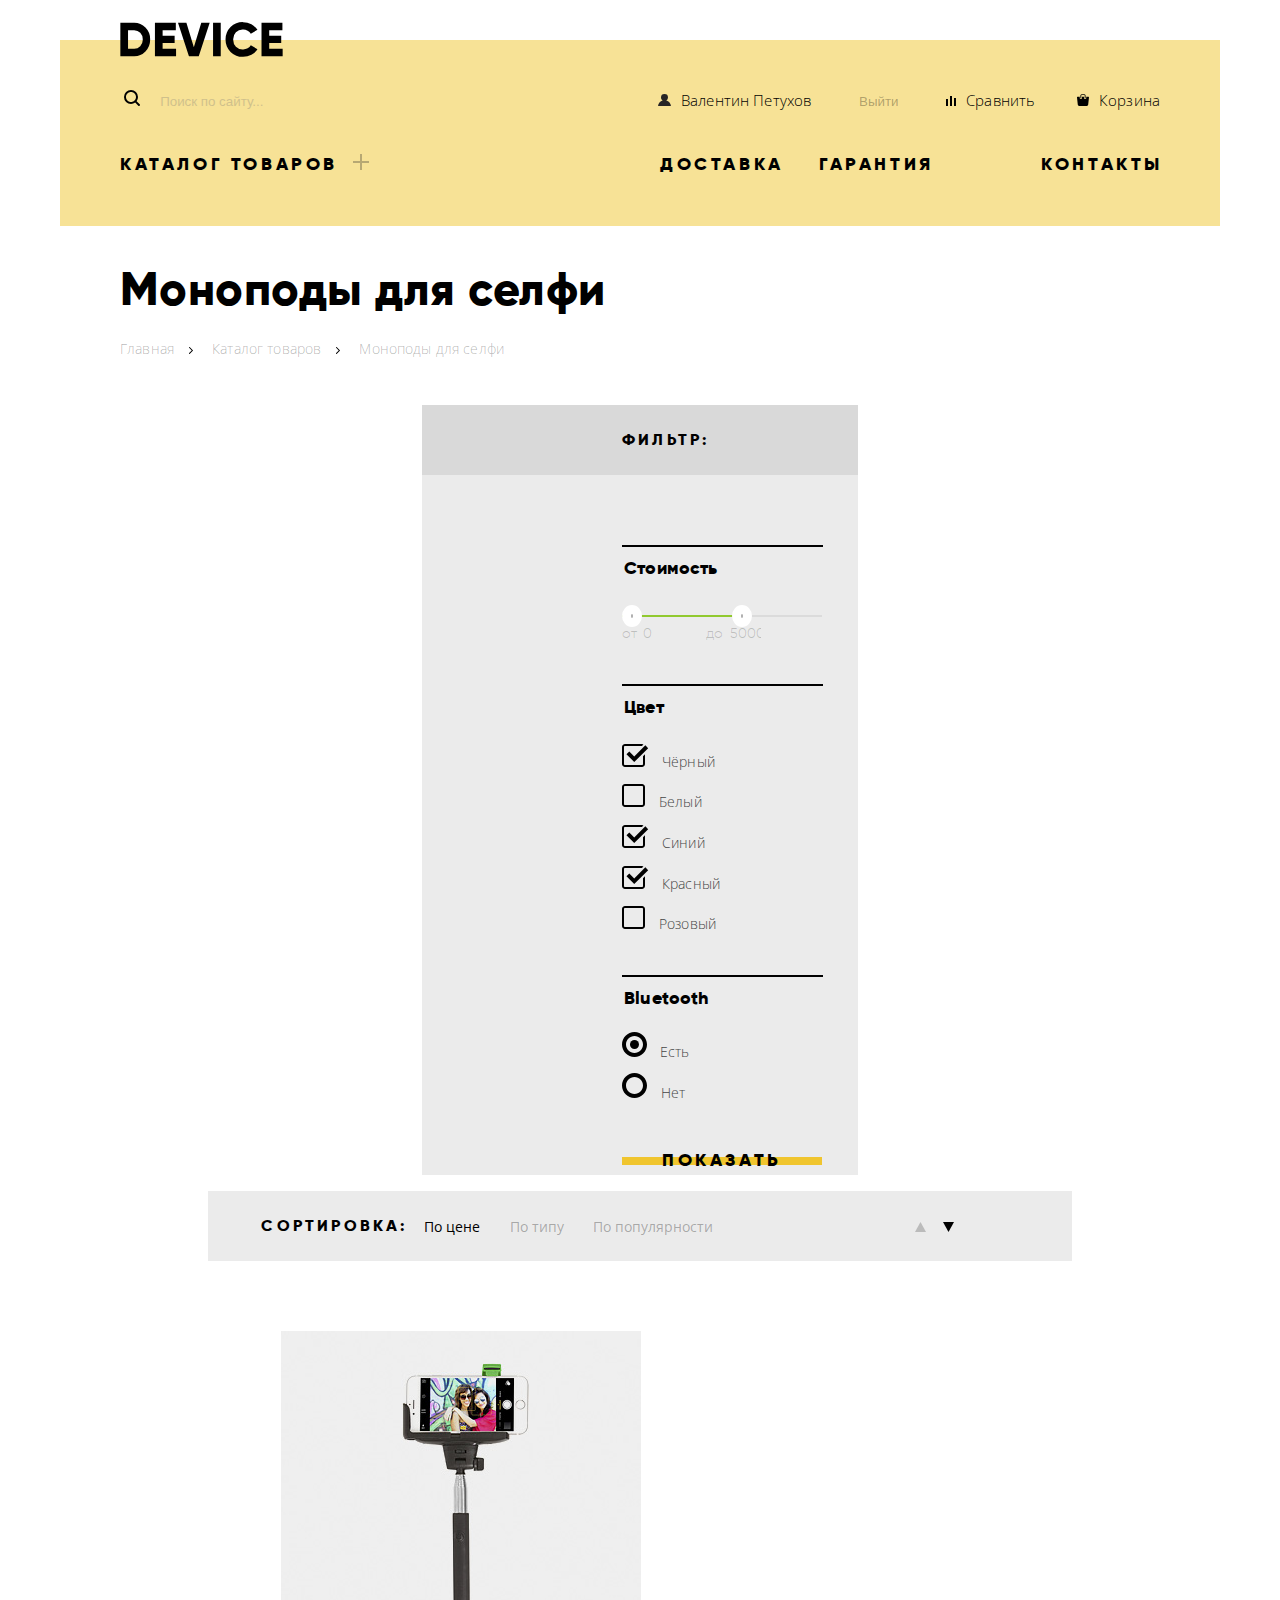
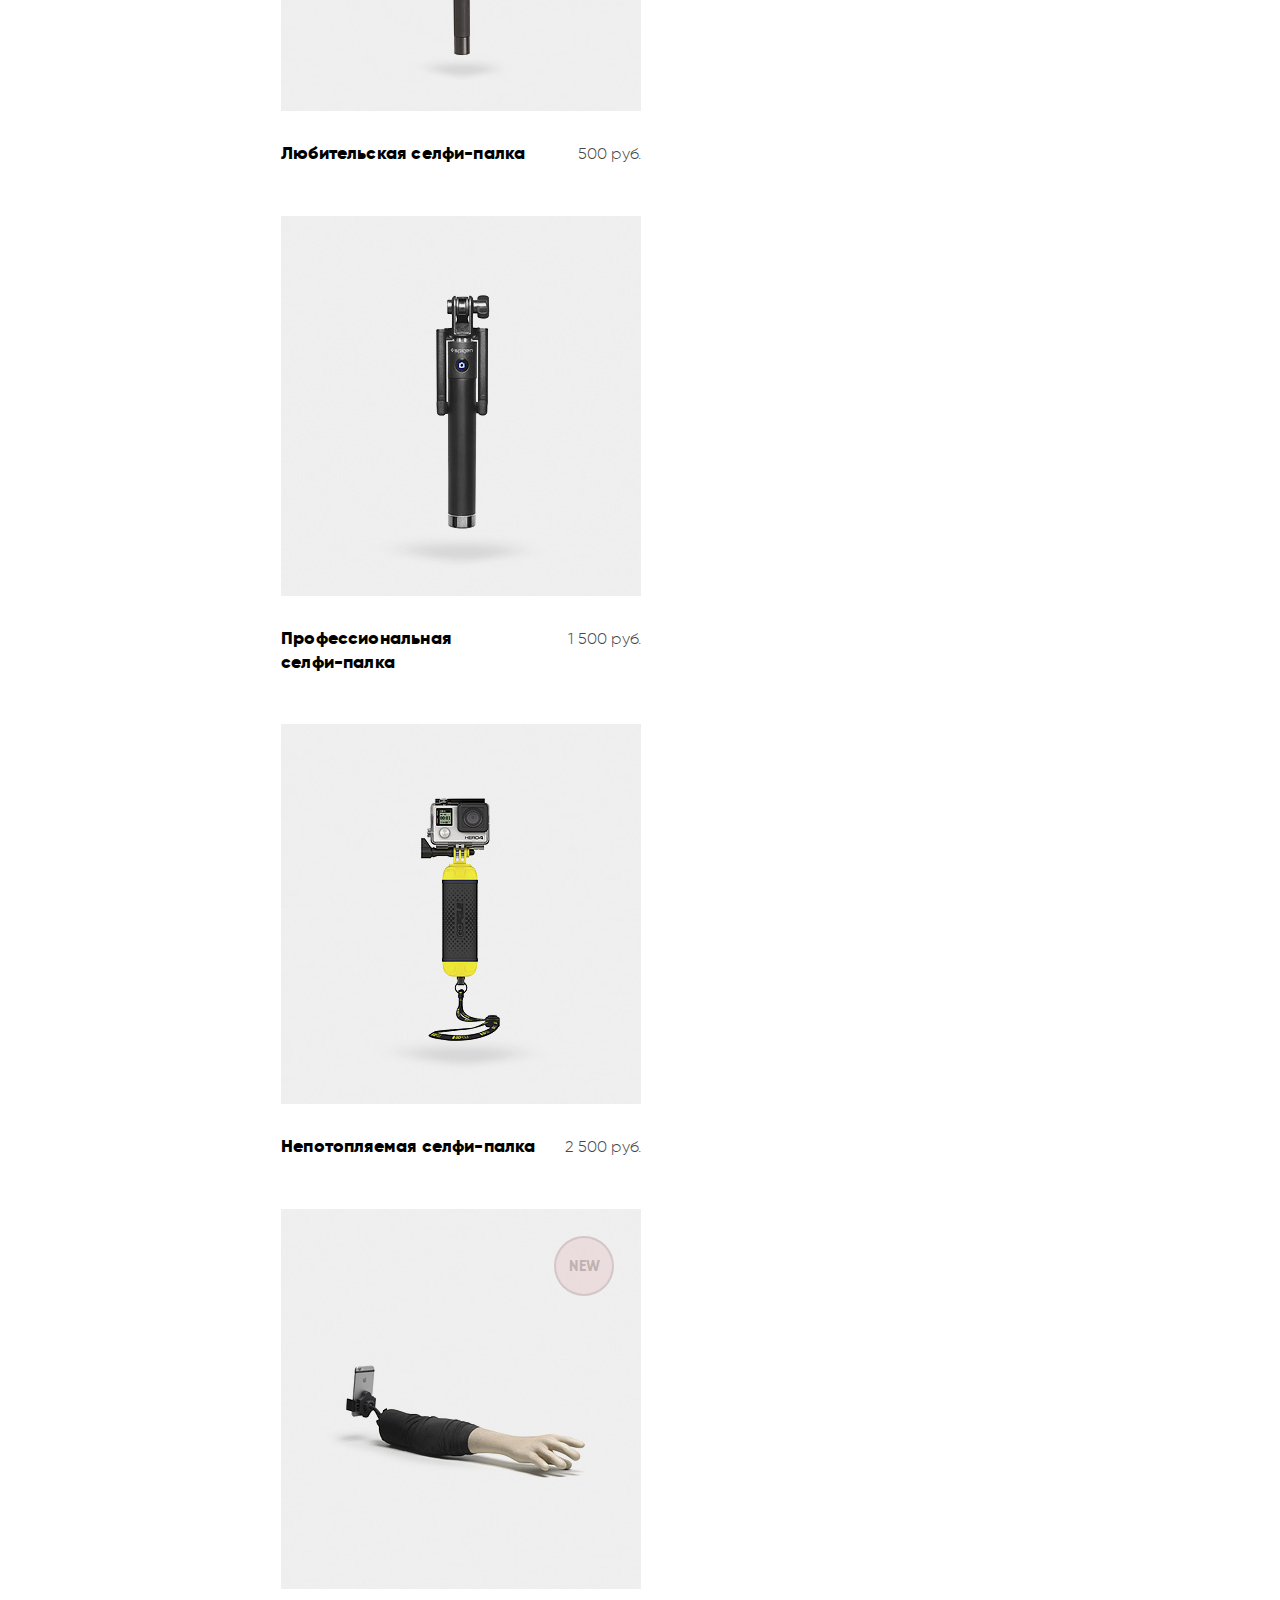
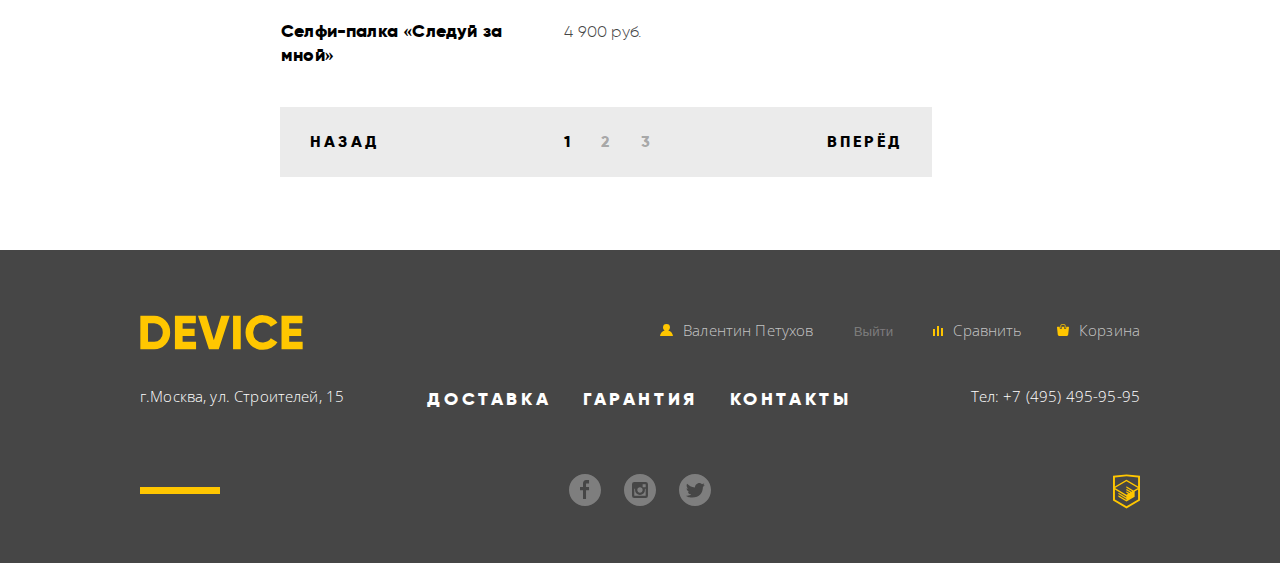
==== inner.html @ eda90377 "личный проект: продолжаем оформление декоративных элементоов" ====
<!DOCTYPE html>
<html lang="ru">
<head>
  <meta charset="utf-8">
  <title>HTML Academy: Девайс</title>
  <link href="https://fonts.googleapis.com/css?family=Open+Sans:300,400&display=swap&subset=cyrillic" rel="stylesheet">
  <link rel="stylesheet" type="text/css" href="https://necolas.github.io/normalize.css/8.0.1/normalize.css">
  <link rel="stylesheet" href="css/style.css">
</head>

<body>
  <header class="page-header feedback">
    <nav class="site-navigation_wrap site-navigation_inner">
      <a class="logo-link" href="index.html">
        <img src="img/logo-device.svg" width="163" height="35" alt="Логотип компании Девайс">
      </a>
      <div class="site-navigation">
        <div class="user-navigation_wrap">
          <form class="form-search" action="https://echo.htmlacademy.ru" method="post">
            <label for="search"></label>
            <input class="search" id="search" type="search" name="search" placeholder="Поиск по сайту...">
            <input class="search-button" type="submit" name="search-button" value="Найти">
          </form>

          <ul class="user-navigation">
            <li><a class="user-active" href="https://htmlacademy.ru/profile/vika612">Валентин Петухов</a></li>  
            <li><button class="exit" type="button">Выйти</button></li> 
            <li><a class="compare" href="#">Сравнить</a></li>
            <li><a class="cart" href="#">Корзина</a></li>
          </ul>
        </div>

        <div class="menu-navigation_wrap">  
          <ul>
            <li class="catalog-navigation"><a href="#">Каталог товаров</a>
              <div class="sub-menu_wrap">
                <ul class="sub-menu">
                  <li><a href="#">Виртуальная реальность</a></li>
                  <li><a href="inner.html">Моноподы для селфи</a></li>
                  <li><a href="#">Экшн-камеры</a></li>
                  <li><a href="#">Фитнес-браслеты</a></li>
                  <li><a href="#">Умные часы</a></li>
                  <li><a href="#">Квадрокоптеры</a></li>
                </ul>
              </div>
            </li>
          </ul>

          <ul class="service-navigation">
            <li><a href="#">Доставка</a></li>
            <li><a href="#">Гарантия</a></li>
            <li><a href="#">Контакты</a></li>
          </ul>
        </div>
      </div>
    </nav>
  </header>


  <main class="page-main feedback">
    <div class="breadcrumbs_wrap">
      <h1 class="inner-title">Моноподы для селфи</h1>
      <ul class="breadcrumbs">
        <li><a href="index.html">Главная</a></li>
        <li><a href="#">Каталог товаров</a></li>
        <li>Моноподы для селфи</li>
      </ul>
    </div>

    <div class="main-inner_wrap">
      <section class="filter-form_wrap">                 
        <h3 class="filter-title">Фильтр:</h3>
        <form  class="filter-form" action="https://echo.htmlacademy.ru" method="post">

          <fieldset class="filter-price">               
            <legend>Стоимость</legend>  
            <div class="range-filter">
              <div class="range-controls">
                <div class="scale">
                  <div class="bar"></div>
                </div>
                <div class="toggle toggle-min"></div>
                <div class="toggle toggle-max"></div>
              </div>
              <div class="price-controls">
                <label class="min-price">от
                  <input type="number" name="number" value="0">
                </label>
                <label class="max-price">до
                  <input type="number" name="number" value="5000">
                </label>
              </div>
            </div>  
          </fieldset>
            
          <fieldset class="filter-color">
            <legend>Цвет</legend>
              <p>
                <input class="visually-hidden" id="black" type="checkbox" name="black" checked>
                <label for="black">Чёрный</label>
              </p>
              <p>
                <input class="visually-hidden" id="white" type="checkbox" name="white">
                <label for="white">Белый</label>
              </p>
              <p>
                <input class="visually-hidden" id="blue" type="checkbox" name="blue" checked>
                <label for="blue">Синий</label>
              </p>
              <p>
                <input class="visually-hidden" id="red" type="checkbox" name="red" checked>
                <label for="red">Красный</label>
              </p>
              <p>
                <input class="visually-hidden" id="pink" type="checkbox" name="pink">
                <label for="pink">Розовый</label>
              </p>
          </fieldset>

          <fieldset class="bluetooth">
            <legend>Bluetooth</legend>
              <p>
                <input class="visually-hidden" id="yes" type="radio" name="bluetooth" checked >
                <label for="yes">Есть</label>
              </p>
              <p>
                <input class="visually-hidden" id="no" type="radio" name="bluetooth">
                <label for="no">Нет</label>
              </p>
            </fieldset>
          <button class="button" type="submit">Показать</button>
        </form>
      </section>

      <section class="inner_wrap">
        <div class="sort-back_wrap">
          <h3 class="filter-title">Сортировка:</h3>
          <ul class="sort-back">
            <li><a href="#" class="button-sort active">По цене</a></li>
            <li><a href="#" class="button-sort">По типу</a></li>
            <li><a href="#" class="button-sort">По популярности</a></li>
          </ul>
          <div>
            <button class="arrow-up" type="button"></button>
            <button class="arrow-down active" type="button"></button>
          </div> 
        </div>

        <ul class="item">
          <li class="item-1">
            <div class="item_wrap">
              <img src="img/shop-item-1.jpg" width="360" height="380" aria-hidden="true" alt="Любительская селфи-палка">
              <div class="item-hover">
                <button class="button" type="button">В корзину</button>
                <button class="button-compare" type="button">Добавить к сравнению</button>
              </div>
            </div>
            <div class="item-box">
              <a href="#">Любительская селфи-палка</a>
              <p>500 руб.</p>
            </div>
          </li>

          <li class="item-2">
            <div class="item_wrap">
              <img src="img/shop-item-2.jpg" width="360" height="380" aria-hidden="true" alt="Профессиональная селфи-палка">
              <div class="item-hover">
                <button class="button" type="button">В корзину</button>
                <button class="button-compare" type="button">Добавить к сравнению</button>
              </div>
            </div>
            <div class="item-box">
              <a href="#">Профессиональная<br> селфи-палка</a>
              <p>1 500 руб.</p>
            </div>
          </li>

          <li class="item-3">
            <div class="item_wrap">
              <img src="img/shop-item-3.jpg" width="360" height="380" aria-hidden="true" alt="Непотопляемая селфи-палка">
              <div class="item-hover">
                <button class="button" type="button">В корзину</button>
                <button class="button-compare" type="button">Добавить к сравнению</button>
              </div>
            </div>
            <div class="item-box">
              <a href="#">Непотопляемая селфи-палка</a>
              <p>2 500 руб.</p>
            </div>
          </li>

          <li class="item-4 new">
            <div class="item_wrap">
              <img src="img/shop-item-4.jpg" width="360" height="380" aria-hidden="true" alt="Селфи-палка «Следуй за мной»">
              <div class="item-hover">
                <button class="button" type="button">В корзину</button>
                <button class="button-compare" type="button">Добавить к сравнению</button>
              </div>
            </div>
            <div class="item-box">
              <a href="#">Селфи-палка «Следуй за мной»</a>
              <p>4 900 руб.</p>
            </div>
          </li>
        </ul>
        
        <div class="paginator">
          <a href="#" class="button-flip back">Назад</a>
          <ul class="pages">
            <li><a href="#" class="active">1</a></li>
            <li><a href="#">2</a></li>
            <li><a href="#">3</a></li>
          </ul>
          <a href="#" class="button-flip next">Вперёд</a>
        </div>
      </section>
    </div>
  </main>


  <footer class="page-footer feedback">
    <div class="user-footer_wrap">
      <a class="logo-link" href="index.html">
        <img src="img/logo-device-color.svg" width="163" height="35" alt="Логотип компании Девайс">
      </a>

      <ul class="user-navigation user-navigation-inner">
        <li>
          <a href="https://htmlacademy.ru/profile/vika612">
           <svg xmlns="http://www.w3.org/2000/svg" width="13" height="12" viewBox="0 0 13 12"><path d="M.032 12h12.937c-.163-2.643-2.074-4.837-4.671-5.543a3.47 3.47 0 0 0 1.687-2.972 3.485 3.485 0 0 0-6.97 0c0 1.264.68 2.361 1.688 2.972C2.106 7.163.194 9.357.032 12z"/>
           </svg> Валентин Петухов 
         </a>
        </li>   
        <li><button class="exit" type="button">Выйти</button></li>
        <li>
          <a href="#">
            <svg xmlns="http://www.w3.org/2000/svg" width="10" height="10" viewBox="0 0 10 10"  ><path d="M8 2h1.984v8H8zM0 3h1.984v7H0zM4 0h2v10H4z"/>
            </svg> Сравнить
          </a>
        </li>
        <li>
          <a href="#">
            <svg xmlns="http://www.w3.org/2000/svg" width="12" height="12" viewBox="0 0 12 12"><path d="M11.864 3.017a.429.429 0 0 0-.327-.154H9.225V4.09c0 .563-.484 1.022-1.08 1.022-.594 0-1.078-.458-1.078-1.022V2.863H4.909V4.09c0 .563-.485 1.022-1.08 1.022-.595 0-1.078-.458-1.078-1.022V2.863H.438a.43.43 0 0 0-.327.154.472.472 0 0 0-.108.358l.776 7.134c.015.806.642 1.455 1.411 1.455h7.595c.77 0 1.396-.649 1.411-1.455l.776-7.134a.476.476 0 0 0-.108-.358z"/><path d="M3.829 4.499c.239 0 .433-.184.433-.409V1.84c0-.632.672-1.022 1.295-1.022h1.079c.655 0 1.078.401 1.078 1.022v2.25c0 .225.194.409.431.409.239 0 .433-.184.433-.409V1.84C8.577.773 7.761 0 6.636 0H5.557c-1.19 0-2.159.826-2.159 1.84v2.25c0 .225.194.409.431.409z"/>
            </svg> Корзина
          </a>
        </li>
      </ul>
    </div>

    <div class="service-footer_wrap">
      <p class="adress">
        г.Москва, ул. Строителей, 15
      </p>

      <ul class="service-navigation-footer">
        <li><a href="#">Доставка</a></li>
        <li><a href="#">Гарантия</a></li>
        <li><a href="#">Контакты</a></li>
      </ul>

      <p class="phone">Тел:
        <a href="tel:+74954959595">+7 (495) 495-95-95</a>
      </p>
    </div>

    <div class="social_wrap">
      <ul class="social">
        <li><a href="#" class="facebook" area-label="Ссылка на страницу в Фейсбук"></a></li>
        <li><a href="#" class="instagram" area-label="Ссылка на страницу в Инстаграм"></a></li>
        <li><a href="#" class="twitter" area-label="Ссылка на страницу в Твиттер"></a></li>
      </ul>

      <a class="logo-html" href="https://htmlacademy.ru/intensive/htmlcss">
        <img src="img/logo-html.svg" width="27" height="35" alt="HTML и CSS, уровень 1">
      </a>
    </div>
  </footer>
</body>
</html>
---- css/style.css ----
@font-face { 
	font-family: "Gilroy";
	src: url("../fonts/web/gilroyextrabold.woff2") format("woff2");
	src: url("../fonts/web/gilroyextrabold.woff") format("woff"); 
	font-weight: 800;
	font-style: normal;
}
@font-face {
	font-family: "Gilroy";
	src: url("../fonts/web/gilroylight.woff2") format("woff2");
	src: url("../fonts/web/gilroylight.woff") format("woff");
	font-weight: 300;
	font-style: normal;
}

html {
	box-sizing: border-box;
}

*, *:before, *:after {
	box-sizing: inherit;
}

body {
	position: relative;
	margin: 0;
	padding: 0;

	font-family: "Open Sans", "Tahoma", sans-serif;
	font-size: 15px;
	font-weight: 300;
	line-height: 2em;
	letter-spacing: 0.15px;

	color: #000000;
	background-color: #ffffff;
}

img {max-width: 100%;}

.feedback ul {list-style: none;}
.feedback a {text-decoration: none;}
.feedback p {margin-bottom: 0;}

.visually-hidden {
	position: absolute;

	width: 1px;
	height: 1px;
	margin: -1px;
	padding: 0;

	border: 0;
	clip: rect(0 0 0 0 );
	overflow: hidden;
}

					/*кнопки с градиентом*/

.button {
	font-family: "Gilroy";
	font-size: 18px;
	font-weight: 800;
	line-height: 1.3em;
	letter-spacing: 3.6px;

	text-align: center;
	text-transform: uppercase;
	border: 0;

	color: #000000;
	background-color: transparent;
	background-image: linear-gradient(transparent 35%, #f0c52e 35%, #f0c52e 65%, transparent 65%);
	transition: 1.5s;
}

.button:hover,
.button:focus {
	cursor: pointer;
	background-color: #f0c52e;
}

.button:active {
	color: rgba(0, 0, 0, 0.3);
}

.slider-items .button {
	display: block;
	width: 220px;
}

.about_us .button {  
	display: block;
	width: 260px;
}

.contacts .button {
	width: 260px;
}

.items .button {
	width: 200px;
}

					/*кнопка карточки товара*/

.button-compare {
	padding-top: 10px;

	font-family: "Open Sans";
	font-size: 13px;
	font-weight: 300;
	line-height: 2.8em;
	letter-spacing: 0.13px;

	border: none;
	cursor: pointer;

	background-color: transparent;
	color: rgba(0, 0, 0, 0.5);
}

.button-compare:hover,
.button-compare:focus {
	color: #000000;
}

.button-compare:active {
	color: rgba(0, 0, 0, 0.2);
}

					/*логотип header*/

.page-header .logo,
.page-header .logo-link {
	position: absolute;
	left: 60px;
	top: -18px;
	z-index: 1;
}

					/*главное меню*/

.site-navigation_wrap {
	position: relative;

	width: 1160px;
	height: 299px;
	margin: 0 auto;
	margin-top: 40px;
	padding: 45px 60px 0;

	background-color: rgba(240, 197, 46, 0.5); 
}

.site-navigation_inner {
	height: 186px;
}

.site-navigation ul {
	padding-left: 0;
}

.site-navigation a {
	color: #000000;
}

.site-navigation a:hover,
.site-navigation a:focus,
.logo-link:hover,
.logo-link:focus,
.logo-html:hover,
.logo-html:focus {
	opacity: 0.6;
}

.site-navigation a:active,
.site-navigation a:active,
.logo-link:active,
.logo-html:active {
	opacity: 0.3;
}

.user-navigation_wrap {
	display: flex;
	flex-wrap: wrap;
	justify-content: space-between;
}

.menu-navigation_wrap {
	margin-top: 17px;

	display: flex;
	flex-wrap: wrap;
	justify-content: space-between;
}

.service-navigation {
	width: 500px;

	display: flex;
	flex-wrap: wrap;
	justify-content: space-between;
}

.service-navigation li:nth-child(3) {
	margin-right: -3px;
	padding-left: 72px;
}

					/*форма поиска*/

.form-search label::before {
	content: url("../img/search.svg");
	padding-right: 8px;  
	padding-left: 4px;
}

.search-button {
	margin-left: -5px;
	padding: 6px;

	border: 2px solid #000000;
	display: none;

	background-color: transparent;
}

.search {
	width: 355px;
	padding: 6px;

	cursor: pointer;
	border: 2px solid transparent;

	background-color: transparent;
	opacity: 0.3;
}

.search:hover {
	opacity: 0.6;
}

.search:focus {
	outline: none;
	cursor: text;
	border-bottom: 2px solid #000000;

	color: #000000;
	opacity: 1;
}

.search:focus ~ .search-button {
	display: inline-block;
	border-bottom: 2px solid #000000;
}

.search-button:hover,
.search-button:focus {
	display: inline-block;
	cursor: pointer;

	background-color: #000000;
	color: rgba(255, 255, 255, 1);
}

.search-button:active {
	outline: none;
	display: inline-block;
	color: rgba(255, 255, 255, 0.3);
}

					/*подменю пользователь*/

.user-navigation {
	width: 502px;
	margin: 0;
	padding: 0;

	display: flex;
	flex-wrap: wrap;
	justify-content: space-between;
}

.user-navigation .user {
	padding-right: 178px;
}

.user-navigation .exit {
	border: none;
	cursor: pointer;

	background-color: transparent;
	color: rgba(0, 0, 0, 0.3);
}

.user-navigation .exit:hover,
.user-navigation .exit:focus {
	color: rgba(0, 0, 0, 0.6);
}


.user-navigation a.user::before,
.user-navigation a.user-active::before{
	content: url("../img/user.svg");
	padding-right: 10px;
}

.user-navigation a.compare::before {
	content: url("../img/compare.svg");
	padding-right: 10px;
}

.user-navigation a.cart::before {
	content: url("../img/cart.svg");
	padding-right: 10px;
}

.user-navigation a.user::before:hover,
.user-navigation a.user::before:focus,
.user-navigation a.user-active::before:hover,
.user-navigation a.user-active::before:focus,
.user-navigation a.compare::before:hover,
.user-navigation a.compare::before:focus,
.user-navigation a.cart::before:hover,
.user-navigation a.cart::before:focus {
	opacity: 0.6;
}

.user-navigation a.user::before:active,
.user-navigation a.user-active::before:active,
.user-navigation a.compare::before:active,
.user-navigation a.cart::before:active {
	opacity: 0.3;
}

					/*подменю каталог товаров*/

.catalog-navigation > a,
.service-navigation a {
	font-family: "Gilroy";
	font-size: 18px;
	font-weight: 800;
	line-height: 1.3em;
	letter-spacing: 3.6px;
	text-transform: uppercase;
}

.catalog-navigation > a::after {
	content: url("../img/plus.svg");
	padding-left: 15px;

	opacity: 0.3;
}

					/*выпадающее контекстное меню*/

.catalog-navigation  {
	position: relative;
}

.catalog-navigation:hover .sub-menu_wrap {
	display: flex;
}

.sub-menu_wrap {
	position: absolute;
	left: -60px;
	z-index: 3;

	width: 1160px;
	padding: 20px 60px 30px;
	display: none;

	background-color: #f7e296;
}

.sub-menu {
	width: 650px;
	height: 110px;

	display: flex;
	flex-wrap: wrap;
	flex-direction: column;
	justify-content: flex-start;
	
	background-color: #f7e296;
}

.sub-menu li {
	width: 185px;
	margin-right: 55px;
}

.sub-menu li:last-child {
	height: 110px;
	margin-left: -35px;
}

.sub-menu a {
	line-height: 2.4em;	
}

					/*главный контент*/

.page-main h2 {
	padding: 0;
	margin: 0;

	font-family: "Gilroy";
	font-size: 47px;
	font-weight: 800;
	line-height: 1em;
	letter-spacing: 0.47px;
}

					/*слайдер промо товаров*/
.slider_wrap {
	position: relative;
	z-index: 2;

	max-width: 1130px;
	margin: 0 auto;
	margin-top: -127px;
	margin-bottom: 83px;
	padding: 0;

	display: flex;
	justify-content: space-around;
}

.slider-image {
	margin-left: 34px;
	padding: 0;
}

.slider-image-2 {
	margin-top: 20px;
	margin-right: 15px;
}

.slider-desc {
	position: relative;

	max-width: 670px;
	padding: 80px 50px 0 126px;
}

.slider-desc::before {
	position: absolute;
	top: 38px;
	left: 126px;

	width: 100px;
	height: 7px;
	content: "";

	background-color: #ffffff;
}

.slider-desc::after {
	position: absolute;
	top: -13px;
	right: 31px;
	content: "01";

	font-family: "Gilroy";
	font-size: 179px;
	font-weight: 800;
	line-height: 1em;
	letter-spacing: 1.79px;

	color: #ffffff;
}

.slider-desc-2::after {
	content: "02";
}

.slider-image-3 {
	max-width: 526px;
	margin-top: 65px;
	margin-left: -30px;
	margin-right: 40px;
}

.slider-desc-3 {
	width: 515px;
	margin-right: 25px;
	padding-left: 0;
	padding-right: 0;
}

.slider-desc-3::before {
	left: 0;
}

.slider-desc-3::after {
	right: 5px;
	z-index: -1;
	content: "03";
}

.slider-slogan {
	margin: 0;
	padding-bottom: 5px;

	font-family: "Gilroy";
	font-size: 47px;
	font-weight: 800;
	line-height: 1.2em;
	letter-spacing: 0.47px;
}

.slider-text {
	padding-bottom: 51px;
}

.slider-links {
	position: absolute;
	top: 320px;
	right: 61px;

	padding: 0;
}

.slider-links li {
	display: inline-block;
}

.slider-links li:nth-child(2) {
	padding: 0 3px;
}

.slider-button {
	border: none;
	cursor: pointer;

	background-color: transparent;
}

.slider-button-on::before {
	content: url("../img/slider-button.svg");
}

.slider-button-empty::before {
	content: url("../img/slider-button-empty.svg");
}

.slider-item {
	display: flex;
}

.slider-table {
	width: 510px;
	margin-top: 56px;

	border-collapse: separate;
}

.slider-table-3 {
	width: 310px;
	padding: 0;
}

.slider-table th {
	padding: 0 55px 7px 0;

	font-family: "Gilroy";
	font-size: 36px;
	font-weight: 300;
	line-height: 1.3em;
	letter-spacing: 0.36px;
	text-align: left;

	color: #000000;
}

.slider-table td {
	font-family: "Open Sans";
	font-size: 13px;
	font-weight: 300;
	line-height: 1.5em;
	letter-spacing: 0.13px;

	color: #464646;
}

.slide-2,
.slide-3 {
	display: none;
}

					/*главный каталог-ссылки*/

.main-catalog ul {
	max-width: 1160px;
	margin: 0 auto;
	padding-left: 0;

	display: flex;
	justify-content: space-between;
}

.main-catalog li {
	width: 160px;
}

.main-catalog h3 {
	padding-top: 16px;
}

.main-catalog .inner-box {
	height: 160px;

	display: flex;
	justify-content: center;
	align-items: center;
	
	background-color: rgba(240, 197, 46, 0.5);
}

.main-catalog .inner-img {
	align-self: flex-end;
}

.inner-box:hover,
.inner-box:focus {
	background-color: #f0c52e;
}

.inner-box_wrap:active,
.inner-box > img:active {
	opacity: 0.3;
}

					/*слайдер дополнительный сервис*/

.slider2_wrap {
	max-width: 1440px;
	margin: 0 auto;
	margin-top: 50px;
	margin-bottom: 93px;
	padding-bottom: 55px;

	display: flex;

	background: linear-gradient(to bottom, #ffffff 28%, #e5e5e5 28%);
}

.slider2-links {
	width: 425px;
	padding: 77px 90px 45px 140px;	

	border-right: 7px solid #000000;
}

.slider2-links li {
	padding-bottom: 30px;
}

.slider2-links li:last-child {
	padding-top: 5px;
}

.slider2-links .button {
	width: 160px;
}

.slider2-links .button-active {
	width: 278px;
	padding: 9px;
	padding-right: 135px;
	padding-left: 17px;

	color: #f7e184;
	background-color: #000000;
	background-image: none;

	/* visibility: hidden;    */
}

.slider2-services {
	padding-top: 73px;
	padding-left: 116px;
}

.slider2-services p {
	width: 435px;
	padding-top: 15px;
}


.slider2-delivery {
	position: relative;
	/* display: none;     */
}

.slider2-delivery::after {
	position: absolute;
	top: 10px;
	left: 555px;
	
	content: url("../img/delivery.svg");
	/* display: none;   */
}

.slider2-warranty {
	position: relative;
	display: none;    
}

.slider2-warranty::after {
	position: absolute;
	top: -15px;
	left: 540px;

	content: url("../img/warranty.svg");
	display: none;  
}

.slider2-credit {
	position: relative;
	display: none;  
}

.slider2-credit::after {
	position: absolute;
	top: -15px;
	left: 530px;

	content: url("../img/credit.svg");
	display: none;  
}

					/*компании-партнеры*/

.cooperation_wrap {
	max-width: 1440px;
	margin: 0 auto;
	margin-bottom: 9px;
	padding: 0 120px;

	display: flex;
	flex-wrap: wrap;
	justify-content: space-around;
}

.logo-DJI img:hover {
	background-image: url("../img/logo-1-jpg.jpg");
}

.logo-Gadgets img:hover {
	background-image: url("../img/logo-2-jpg.jpg");
}

.logo-GoPro img:hover {
	background-image: url("../img/logo-3-jpg.jpg");
}

.logo-VIVE img:hover {
	background-image: url("../img/logo-4-jpg.jpg");
}

					/*информация о компании и контакты*/

.columns_wrap {
	position: relative;
	max-width: 1440px;
	margin: 0 auto;
	padding: 47px 142px 87px 138px;
	
	display: flex;
	justify-content: space-between;
}

.columns_wrap .title {
	margin-top: 82px;
	margin-bottom: 44px;
}

.columns_wrap .title::before {
	position: absolute;
	top: 75px;
	content: "";

	width: 80px;
	height: 7px;

	background-color: #000000;
}

.columns_wrap .text {
	margin: 0;
	padding-bottom: 28px;

	color: #464646;
}

.about_us {
	width: 480px;
}

.contacts {
	width: 560px;
}

.about_us-partner span {
	padding-left: 17px;
	font-family: "Gilroy";
	font-size: 16px;
	font-weight: 800;
	line-height: 2.5em;

	color: #000000;
}

ul.about_us-partner {
	padding: 0;
	padding-top: 22px;
}

.about_us-partner li {
	list-style: circle inside;
	color: #e5e5e5;
}

.about_us .button {
	margin-top: 64px;
	padding-left: 5px;
}

.contacts .button-map {
	margin-top: 9px;
	margin-bottom: 70px;
	padding: 0 ;

	border: none;
	cursor: pointer;
}

.contacts .write_us-btn {
	padding-right: 39px;
	padding-left: 43px;
}

					/*footer*/

.page-footer {
	position: relative;

	max-width: 1440px;
	margin: 0 auto;
	padding: 65px 140px 45px;
	
	color: #ffffff;
	background-color: #464646;
}

.page-footer .exit {
	color: rgba(255, 255, 255, 0.3);
}

.page-footer .exit:hover,
.page-footer .exit:focus {
	color: #ffffff;
}

					/*подменю пользователь*/

.user-footer_wrap {
	max-width: 1440px;
	margin: 0 auto;

	display: flex;
	flex-wrap: wrap;
	justify-content: space-between;
}

.user-footer_wrap a {
	color: rgba(255, 255, 255, 0.7);
}

.user-footer_wrap a:hover,
.user-footer_wrap a:focus {
	color: #ffffff;
}

.user-footer_wrap a:active {
	color: rgba(255, 255, 255, 0.3);
}

.page-footer .user-navigation {
	width: 345px;
	padding-left: 20px;
}

.user-navigation svg {
	margin-right: 6px;
}

.user-navigation path {
	fill: #ffc600;
}

.user-navigation path:hover,
.user-navigation path:focus {
	opacity: 0.6;
}

.user-navigation path:active {
	opacity: 0.3;
}

.page-footer .user-navigation-inner {
	width: 500px;
}


					/*подменю сервис*/

.service-footer_wrap {
	margin-top: 7px;

	display: flex;
	justify-content: space-between;
}

.service-navigation-footer {
	width: 460px;
	padding: 0;
	padding-top: 3px;
	padding-right: 33px;

	display: flex;
	flex-wrap: wrap;
	justify-content: space-between;
}

.service-navigation-footer a {
	padding-right: 3px;

	font-family: "Gilroy";
	font-size: 18px;
	font-weight: 800;
	line-height: 1.3em;
	letter-spacing: 3.6px;
	text-transform: uppercase;

	color: #ffffff;
}

.phone a {
	color: #ffffff;
}

.service-navigation-footer a:hover,
.service-navigation-footer a:focus,
.phone a:hover,
.phone a:focus {
	color: rgba(255, 255, 255, 0.6);
}

.service-navigation-footer a:active,
.phone a:active {
	color: rgba(255, 255, 255, 0.3);
}

					/*социальные сети*/

.social_wrap {
	margin-top: 45px;

	display: flex;
	justify-content: space-between;
}

.social {
	margin: 0;
	margin-right: 70px;

	display: flex;
	justify-content: space-between;
}

.social a {
	margin-right: 23px;
	width: 32px;
	height: 32px;

	display: block;
}

.facebook {
	background-image: url("../img/fb.svg");	
}

.instagram {
	background-image: url("../img/instagram.svg");
}

.twitter {
	background-image: url("../img/twitter.svg");
}

.social a:link { 
	opacity: 0.3;
}

.social a:hover,
.social a:focus {
	opacity: 0.6;
}

.social a:active {
	opacity: 0.1;
}

					/* Желтая линия */

.social_wrap::before {
	width: 80px;
	height: 7px;
	margin-top: 13px;
	content: "";

	background-color: #ffc600;
}


						/*Каталог*/

.inner-title {
	padding: 0;
	margin: 0;

	font-family: "Gilroy";
	font-size: 47px;
	font-weight: 800;
	line-height: 1em;
	letter-spacing: 0.47px;
}

.main-catalog h3,
.filter-form legend {
	font-family: "Gilroy";
	font-size: 18px;
	font-weight: 800;
	line-height: 1.3em;
	letter-spacing: 0.18px;

	color: #000000;
}

.breadcrumbs_wrap {
	width: 1160px;
	margin: 0 auto;
	margin-top: 40px;
	margin-bottom: 26px;
	padding-left: 60px;
}

.breadcrumbs {
	padding: 0;
	margin-top: 20px;
}

.breadcrumbs li {
	padding-right: 15px;
	display: inline-block;
}

.breadcrumbs li:not(:last-child)::after {
	content: url("../img/nav-arrow.svg");
	padding-left: 15px;
}

.breadcrumbs a,
.breadcrumbs li {
	font-family: "Open Sans";
	font-size: 14px;
	font-weight: 300;
	line-height: 1.7em;
	letter-spacing: 0.14px;

	color: rgba(0, 0, 0, 0.3);
}

.breadcrumbs a:hover,
.breadcrumbs a:focus {
	color: rgba(0, 0, 0, 0.6);
}

.breadcrumbs a:active {
	color: rgba(0, 0, 0, 0.1);
}


							/*Фильтр*/


.main-inner_wrap {
	max-width: 1440px;
	width: 100%;
	margin: 0 auto;
	padding-top: 0;

	display: flex;
	flex-wrap: wrap;
	justify-content: space-around;                                                                                           
}


.filter-form_wrap {
	padding-top: 0;

	flex-basis: 32.5%;	
	display: flex;
	flex-direction: column;
	justify-content: flex-start;
}

.filter-form {
	height: 100%;
	padding: 70px 35px 0 200px;
	background: #ebebeb;
}

.inner_wrap {
	flex-basis: 67.5%;
	display: flex;
	flex-direction: column;
}

ul.item {
	margin: 0;
	padding: 70px 73px 0;
	padding-right: 105px;;

	display: flex;
	flex-wrap: wrap;
	justify-content: space-between;
}

.filter-title {
	padding: 5px;
	
	font-family: "Gilroy";
	font-size: 16px;
	font-weight: 800;
	line-height: 1.5em;
	letter-spacing: 3.2px;
	text-transform: uppercase;
	text-align: left;
}

.filter-form_wrap .filter-title {
	margin-bottom: 0;
	padding: 23px;
	padding-left: 200px;

	background-color: #d9d9d9;
}

fieldset {
	margin: 0;
	padding: 0;
	border: none;
}

legend {
	width: 201px;
	padding-top: 10px;
	padding-bottom: 22px;
	border-top: 2px solid #000000;
}

.filter-price legend {
	padding-bottom: 0;
}

.filter-form label {
	font-family: "Open Sans";
	font-size: 14px;
	font-weight: 300;
	line-height: 2.9em;
	letter-spacing: 0.14px;
	cursor: pointer;

	color: #464646;
}

.filter-form .button {
	width: 200px;
	margin-top: 35px;
}

					/*ползунок Стоимость*/

.range-filter {
	width: 200px;
	padding-bottom: 37px;
}

.range-controls {
	position: relative;
	padding-top: 35px;

}

.range-controls .scale {
	height: 2px;

	background-color: #dbdbdb;
}

.range-controls .bar {
	width: 60%;
	height: 2px;

	background-color: #91c92f;
}

.range-controls .toggle {
	position: absolute;
	top: 25px;
	left: 0;

	width: 20px;
	height: 22px;
	border: 9px solid #ffffff;
	cursor: pointer;

	background-color: #ababab;
	border-radius: 50%;
}

.range-controls .toggle:hover {
	width: 22px;
	height: 24px;
}

.range-toggle .toggle-min {
	left: 0;
}

.range-controls .toggle-max {
	left: 110px;
}

.price-controls label,
.price-controls input {
	font-family: "Gilroy";
	font-size: 14px;
	font-weight: 300;
	line-height: 1.7em;

	color: rgba(0, 0, 0, 0.2);
}

.price-controls label {
	width: 40%;
	padding: 0;
	margin: 0;

	display: inline-block;
}

.price-controls input {
	width: 50px;
	border: none;

	background-color: transparent;
}

input[type="number"]::webkit-outer-spin-button,
input[type="number"]::webkit-inner-spin-button {
	-webkit-appearance: none;
	margin: 0;
}

input[type="number"] {
	-moz-appearance: textfield;
}

.filter-color {
	padding-bottom: 30px;
}

.filter-color p,
.bluetooth p {
	margin: 0;
	padding: 0;
}

input[type=checkbox]:checked + label::before {
	content: url("../img/checkbox-on.svg");
	padding-right: 13px;
}

input[type=checkbox]:checked:hover + label::before,
input[type=checkbox]:checked:focus + label::before {
	cursor: pointer;
	opacity: 0.6;
}

input[type=checkbox]:checked:active + label::before {
	content: url("../img/checkbox-off.svg");
	padding-right: 14px;
}

input[type=checkbox]:checked:disabled + label::before {
	opacity: 0.25;
}

input[type=checkbox]:not(:checked) + label::before {
	content: url("../img/checkbox-off.svg"); 
	padding-right: 14px;
}

input[type=checkbox]:not(:checked):hover + label::before,
input[type=checkbox]:not(:checked):focus + label::before {
	cursor: pointer;
	opacity: 0.6;
}

input[type=checkbox]:not(:checked):active + label::before {
	content: url("../img/checkbox-on.svg");
	padding-right: 13px;
}

input[type=checkbox]:not(:checked):disabled + label::before {
	opacity: 0.25;
}

input[type=radio]:checked + label::before {
	content: url("../img/radio-on.svg");
	padding-right: 13px;
}

input[type=radio]:checked:hover + label::before,
input[type=radio]:checked:focus + label::before {
	cursor: pointer;
	opacity: 0.6;
}

input[type=radio]:checked:active + label::before {
	content: url("../img/radio-off.svg");
	padding-right: 13px;
}

input[type=radio]:checked:disabled + label::before {
	opacity: 0.25;
}

input[type=radio]:not(:checked) + label::before {
	content: url("../img/radio-off.svg");
	padding-right: 14px;
}

input[type=radio]:not(:checked):hover + label::before,
input[type=radio]:not(:checked):focus + label::before {
	cursor: pointer;
	opacity: 0.6;
}

input[type=radio]:not(:checked):active + label::before {
	content: url("../img/radio-on.svg");
	padding-right: 14px;
}

input[type=radio]:not(:checked):disabled + label::before {
	opacity: 0.25;
}

					/*Сортировка*/

.sort-back_wrap {
	width: 780px;
	width: 100%;
	margin: 0 auto;
	margin-top: 16px;
	padding: 2px 109px 2px 45px;

	display: flex;
	flex-wrap: wrap;
	justify-content: space-around;
	align-items: center;

	background-color: #ebebeb;
}

.sort-back {
	margin-right: 170px;
	margin-left: 0;
	padding: 0;
}

.sort-back li {
	padding: 0;
	padding-right: 20px;
	padding-left: 5px;

	display: inline-block;
}


.sort-back .button-sort {
	border: none;
	font-family: "Open Sans";
	font-size: 14px;
	font-weight: 400;
	line-height: 1.3em;
	letter-spacing: normal;

	background-color: transparent;
	color: rgba(0, 0, 0, 0.3);
}

.sort-back .button-sort:hover,
.sort-back .button-sort:focus {
	cursor: pointer;
	color: rgba(0, 0, 0, 0.6);
}

.sort-back .button-sort:active {
	color: #000000;
}

.sort-back .active {
	color: #000000;
}

.arrow-up,
.arrow-down {
	border: none;
	background-color: transparent;
}

.arrow-up::before {
	content: url("../img/icon-up-dir.svg");
	opacity: 0.2;
}

.arrow-down::before {
	content: url("../img/icon-down-dir.svg");
}

.arrow-up:hover::before,
.arrow-up:focus::before, 
.arrow-down:hover::before,
.arrow-down:focus::before {
	cursor: pointer;
	opacity: 0.4;
}

.arrow-up:active::before, 
.arrow-down:active::before {
	color: #000000;
	opacity: 1;
}


					/*Карточки товаров*/


.item_wrap {
	position: relative;

	width: 360px;
	margin-bottom: 6px;
	margin-right: 35px;
	margin-left: 0;

	display: flex;
	flex-wrap: wrap;
}



					/*label NEW*/

.new .item_wrap::before {
	position: absolute;
	top: 27px;
	right: 27px;
	z-index: 3;
	content: "NEW";

	width: 60px;
	height: 60px;
	padding-top: 17px;
	padding-left: 13px;
	border-width: 2px;
	border-style: solid;
	border-color: rgba(0, 0, 0, 0.1);
	border-radius: 50%;

	font-family: "Gilroy";
	font-size: 14px;
	font-weight: 800;
	line-height: 1.7em;
	letter-spacing: 0.7px;

	color: rgba(0, 0, 0, 0.2);
	background-color: rgba(205, 57, 68, 0.1);
}

.item_wrap:hover .item-hover {
	display: flex;
}

.item-hover {
	position: absolute;
	top: 0;
	left: 0;

	width: 100%;
	height: 100%;

	display: none;
	flex-direction: column;
	justify-content: center;
	align-items: center;
	z-index: 3;

	background-color: rgba(238, 238, 238, 0.7);
}

.item-box {
	position: relative;

	width: 360px;
	margin-left: 0;
	margin-top: 31px;
	margin-bottom: 50px;
	padding: 0;

	display: flex;
	justify-content: space-between;
	align-items: space-between ;
}

.item-box a {
	width: 260px;
	display: block;

	font-family: "Gilroy";
	font-size: 18px;
	font-weight: 800;
	line-height: 1.3em;
	letter-spacing: 0.18px;

	color: #000000;
}

.item-box p {
	margin: 0;

	font-family: "Gilroy";
	font-size: 16px;
	font-weight: 300;
	line-height: 1.5em;
	letter-spacing: 0.16px;
	
	color: #464646;
}

					/*пагинация*/

.paginator {
	max-width: 100%;
	margin: -10px 140px 73px  72px;

	display: flex; 
	justify-content: space-between;
	align-items: center;

	background-color: #ebebeb;
}

.paginator a {
	display: block;

	font-family: "Gilroy";
	font-size: 16px;
	font-weight: 800;
	line-height: 1.5em;
	letter-spacing: 3.2px;
	text-transform: uppercase;

	cursor: pointer;

	color: #000000;
	background-color: transparent;
}

ul.pages {
	padding: 0;
	padding-left: 11px;
	display: flex;
}

.pages li:nth-child(2) {
	padding: 0 28px;
}

.pages a{
	color: rgba(0, 0, 0, 0.3);
}

.pages a:hover,
.pages a:focus {
	outline: none;
	color: rgba(0, 0, 0, 0.6);
}

.pages a:active,
.pages .active {
	color: rgba(0, 0, 0, 1);
}

.button-flip {
	padding: 23px 30px;
}

.button-flip:hover,
.button-flip:focus {
	background-color: #d6d6d6;
}

.button-flip:active {
	color: rgba(0, 0, 0, 0.3);
}



					/*модальные окна*/

.modal {
	position: fixed;
	width: 960px;
	z-index: 5;

	color: #000000;
	background-color: #ffffff;
	box-shadow: 0 10px 20px rgba(4, 6, 6, 0.2);
}

.modal-close {
	border: none;
	background-color: transparent;
}

.modal-close::before {
	position: absolute;
	top: 22px;
	right: 22px;
	z-index: 6;

	cursor: pointer;
	content: url("../img/modal-close.svg");
	opacity: 0.5;
}

.modal-close:hover::before,
.modal-close:focus::before {
	opacity: 1;
}

.modal-close:active::before {
	opacity: 0.3;
}

.modal-write_us {
	top: 50px;
	left: 350px;

	padding: 98px 100px 70px;

	display: none; 
}

.modal-show {
	display: block;
}

.modal-form {
	display: flex;
	flex-wrap: wrap;
	justify-content: space-between;
}

.modal-item label {
	display: block;
	padding: 0;
	padding-bottom: 13px;
	cursor: pointer;

	font-family: "Gilroy";
	font-size: 18px;
	font-weight: 800;
	line-height: 1.33em;

	color: #000000;
}

.modal-item input {
	width: 360px;
	height: 50px;
}

.modal-item textarea {
	width: 760px;
	min-height: 155px;
	margin-bottom: 40px;
}

.modal-item input::placeholder,
.modal-item textarea::placeholder {
  font-size: 14px;
  line-height: 1.3;

  color: rgba(70, 70, 70, 0.4);
}

.modal-item input:focus::placeholder,
.modal-item textarea:focus::placeholder {
	color: #464646;
}

.modal-item input,
.modal-item textarea {
	padding: 20px;

	border: none;
	cursor: pointer;

	background-color: #f2f2f2;
	opacity: 0.5;
}

.modal-item input:hover,
.modal-item textarea:hover {
	background-color: #eaeaea;
}

.modal-item input:focus,
.modal-item textarea:focus {
	outline-width: 3px;
	outline-style: solid;
	outline-color: #f0c52e;

	background-color: rgba(255, 255, 255, 0.5);
}

.modal-map {
	top: 50px;
	left: 350px;

	width: 960px;
	height: 559px;
	display: none;
}

.modal-show {
	display: block;
}

.modal-map figure {
	margin: 0;
}

.modal-map iframe {
	position: relative;
	z-index: 3;
	border: none;
}

.modal-map img {
	position: absolute;
	top: 0;
	left: 0;
	z-index: 1;

	margin: 0;
}
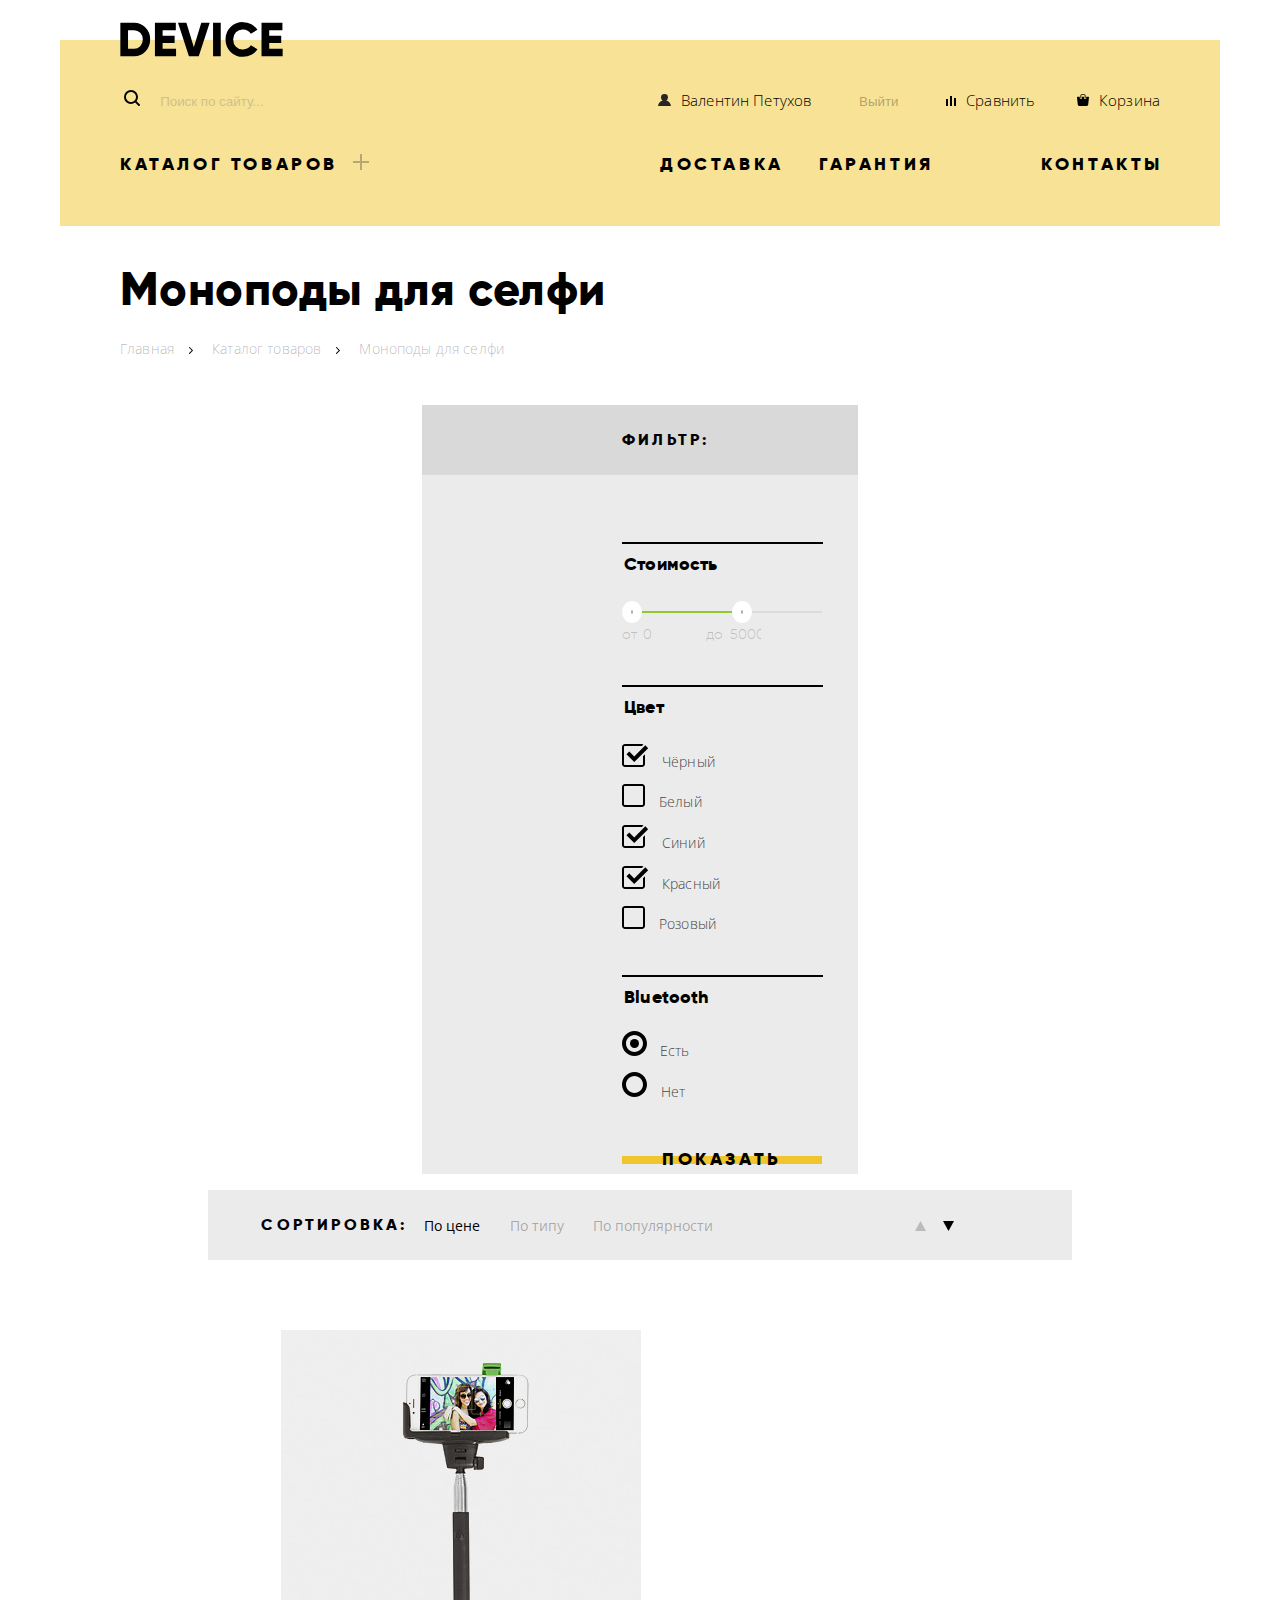
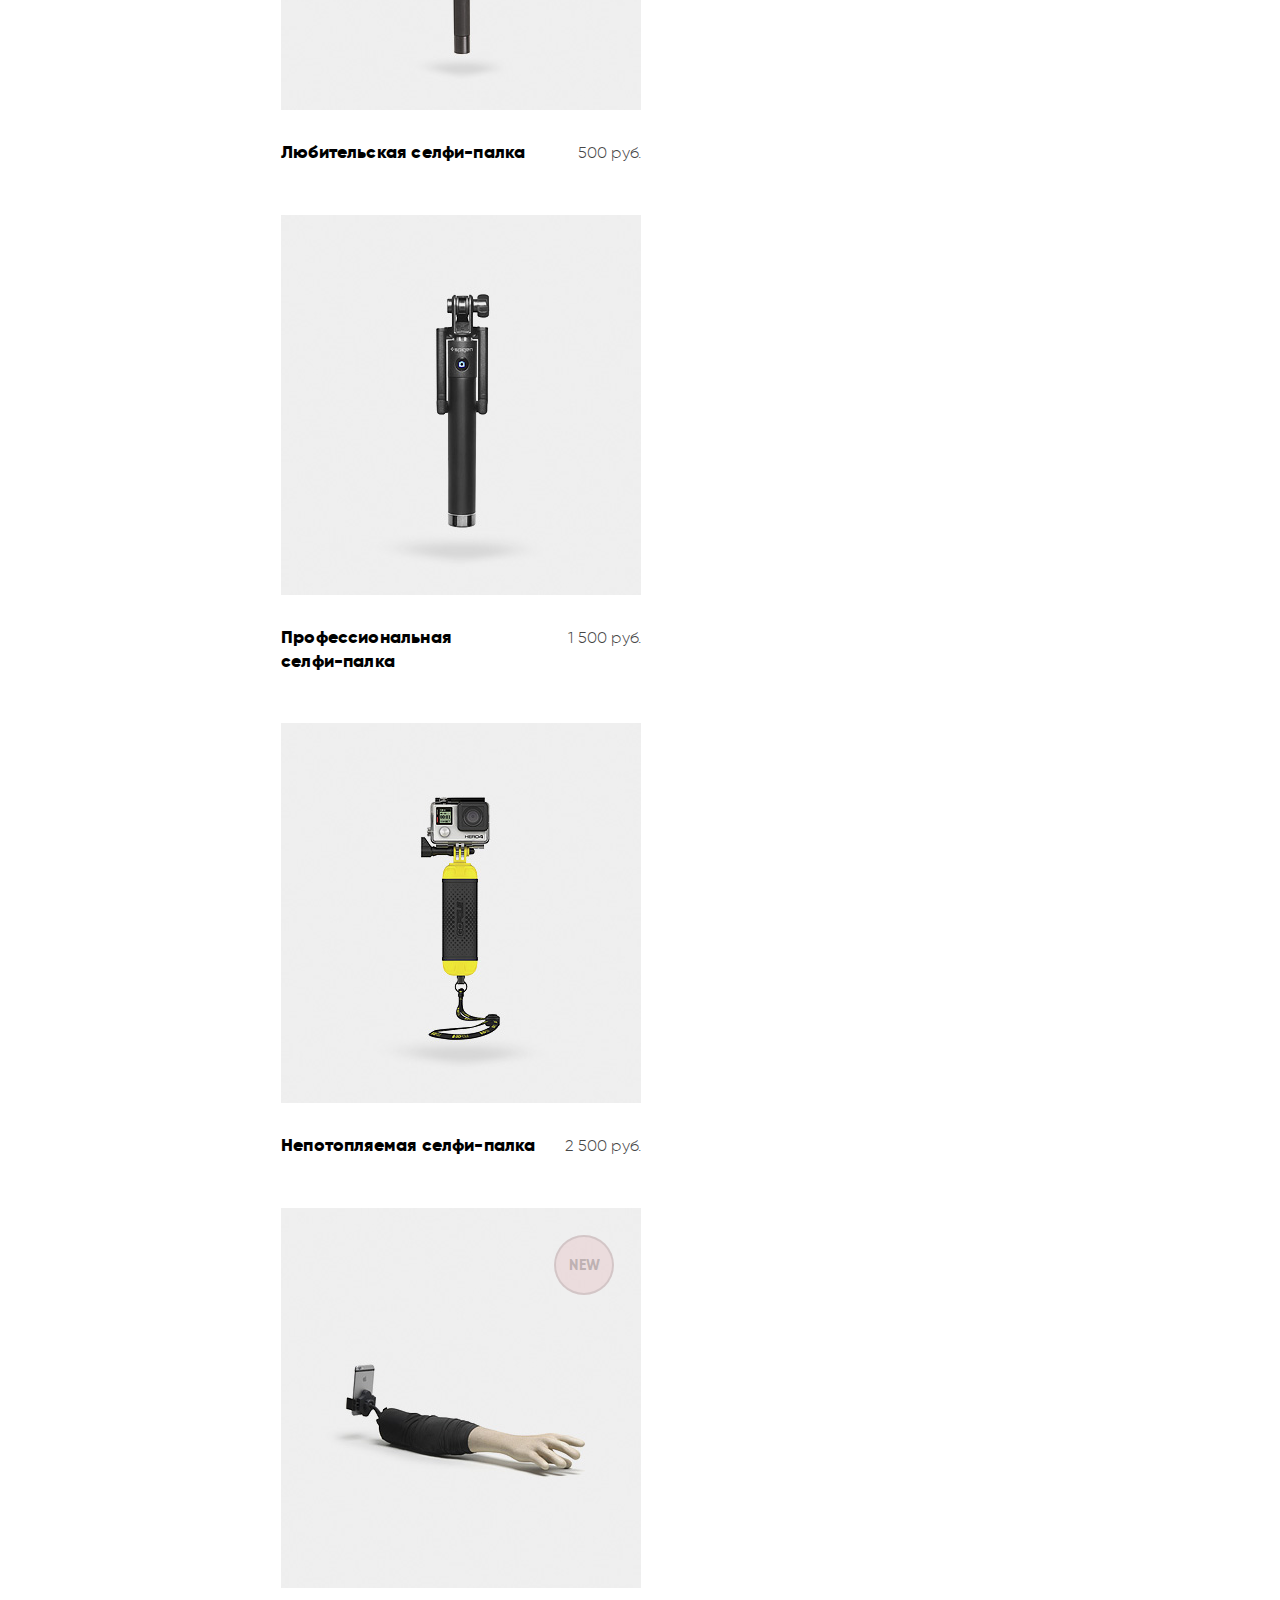
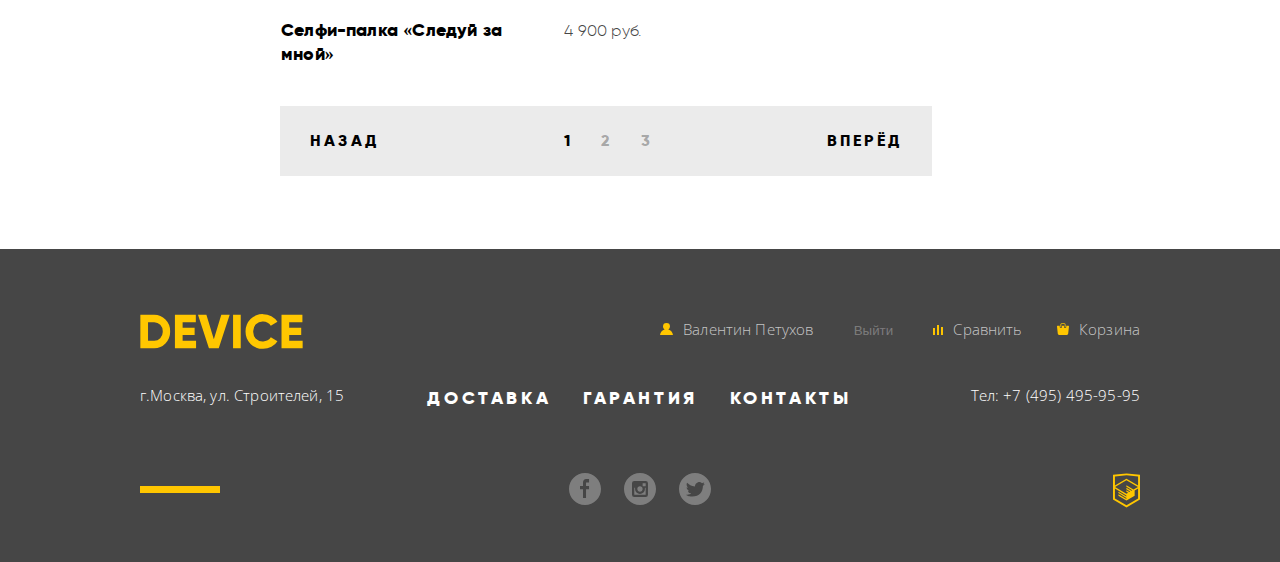
==== commit 81e57481: "личный проект: продолжаем оформление декоративных элементов" ====
--- a/inner.html
+++ b/inner.html
@@ -265,9 +265,9 @@
 
     <div class="social_wrap">
       <ul class="social">
-        <li><a href="#" class="facebook" area-label="Ссылка на страницу в Фейсбук"></a></li>
-        <li><a href="#" class="instagram" area-label="Ссылка на страницу в Инстаграм"></a></li>
-        <li><a href="#" class="twitter" area-label="Ссылка на страницу в Твиттер"></a></li>
+        <li><a href="#" class="facebook" aria-label="Ссылка на страницу в Фейсбук"></a></li>
+        <li><a href="#" class="instagram" aria-label="Ссылка на страницу в Инстаграм"></a></li>
+        <li><a href="#" class="twitter" aria-label="Ссылка на страницу в Твиттер"></a></li>
       </ul>
 
       <a class="logo-html" href="https://htmlacademy.ru/intensive/htmlcss">
--- a/css/style.css
+++ b/css/style.css
@@ -71,7 +71,7 @@
 	color: #000000;
 	background-color: transparent;
 	background-image: linear-gradient(transparent 35%, #f0c52e 35%, #f0c52e 65%, transparent 65%);
-	transition: 1.5s;
+	transition: 1.0s;
 }
 
 .button:hover,
@@ -212,6 +212,7 @@
 
 .form-search label::before {
 	content: url("../img/search.svg");
+
 	padding-right: 8px;  
 	padding-left: 4px;
 }
@@ -303,16 +304,19 @@
 .user-navigation a.user::before,
 .user-navigation a.user-active::before{
 	content: url("../img/user.svg");
+
 	padding-right: 10px;
 }
 
 .user-navigation a.compare::before {
 	content: url("../img/compare.svg");
+
 	padding-right: 10px;
 }
 
 .user-navigation a.cart::before {
 	content: url("../img/cart.svg");
+
 	padding-right: 10px;
 }
 
@@ -348,6 +352,7 @@
 
 .catalog-navigation > a::after {
 	content: url("../img/plus.svg");
+
 	padding-left: 15px;
 
 	opacity: 0.3;
@@ -479,9 +484,7 @@
 
 .slider-image-3 {
 	max-width: 526px;
-	margin-top: 65px;
-	margin-left: -30px;
-	margin-right: 40px;
+	margin: 65px 40px 0 -30px;
 }
 
 .slider-desc-3 {
@@ -526,6 +529,7 @@
 
 .slider-links li {
 	display: inline-block;
+	vertical-align: center;
 }
 
 .slider-links li:nth-child(2) {
@@ -766,6 +770,7 @@
 
 .columns_wrap {
 	position: relative;
+
 	max-width: 1440px;
 	margin: 0 auto;
 	padding: 47px 142px 87px 138px;
@@ -807,6 +812,7 @@
 
 .about_us-partner span {
 	padding-left: 17px;
+
 	font-family: "Gilroy";
 	font-size: 16px;
 	font-weight: 800;
@@ -1019,10 +1025,11 @@
 					/* Желтая линия */
 
 .social_wrap::before {
+	content: "";
+
 	width: 80px;
 	height: 7px;
 	margin-top: 13px;
-	content: "";
 
 	background-color: #ffc600;
 }
@@ -1031,8 +1038,8 @@
 						/*Каталог*/
 
 .inner-title {
-	padding: 0;
 	margin: 0;
+	padding: 0;
 
 	font-family: "Gilroy";
 	font-size: 47px;
@@ -1061,13 +1068,15 @@
 }
 
 .breadcrumbs {
-	padding: 0;
 	margin-top: 20px;
+	padding: 0;
 }
 
 .breadcrumbs li {
 	padding-right: 15px;
+
 	display: inline-block;
+	
 }
 
 .breadcrumbs li:not(:last-child)::after {
@@ -1122,7 +1131,7 @@
 
 .filter-form {
 	height: 100%;
-	padding: 70px 35px 0 200px;
+	padding: 67px 35px 0 200px;
 	background: #ebebeb;
 }
 
@@ -1170,7 +1179,7 @@
 
 legend {
 	width: 201px;
-	padding-top: 10px;
+	padding-top: 9px;
 	padding-bottom: 22px;
 	border-top: 2px solid #000000;
 }
@@ -1205,7 +1214,7 @@
 .range-controls {
 	position: relative;
 	padding-top: 35px;
-
+	padding-bottom: 5px;
 }
 
 .range-controls .scale {
@@ -1633,7 +1642,34 @@
 	color: rgba(0, 0, 0, 0.3);
 }
 
-
+@keyframes bounce {
+	0% {transform: translateY(-500px);}
+	70% {transform: translateY(30px);}
+	90% {transform: translateY(-10px);}
+	100% {transform: translateY(0);}
+}
+
+@keyframes shake {
+	0%,
+	100% {
+	  transform: translateX(0);
+	}
+  
+	10%,
+	30%,
+	50%,
+	70%,
+	90% {
+	  transform: translateX(-10px);
+	}
+  
+	20%,
+	40%,
+	60%,
+	80% {
+	  transform: translateX(10px);
+	}
+  }
 
 					/*модальные окна*/
 
@@ -1683,6 +1719,11 @@
 
 .modal-show {
 	display: block;
+	animation: bounce 0.7s;
+}
+
+.modal-error {
+	animation: shake 0.7s;
 }
 
 .modal-form {
@@ -1708,6 +1749,10 @@
 .modal-item input {
 	width: 360px;
 	height: 50px;
+}
+
+.modal-item input:invalid {
+	background-color: #f6dada;
 }
 
 .modal-item textarea {
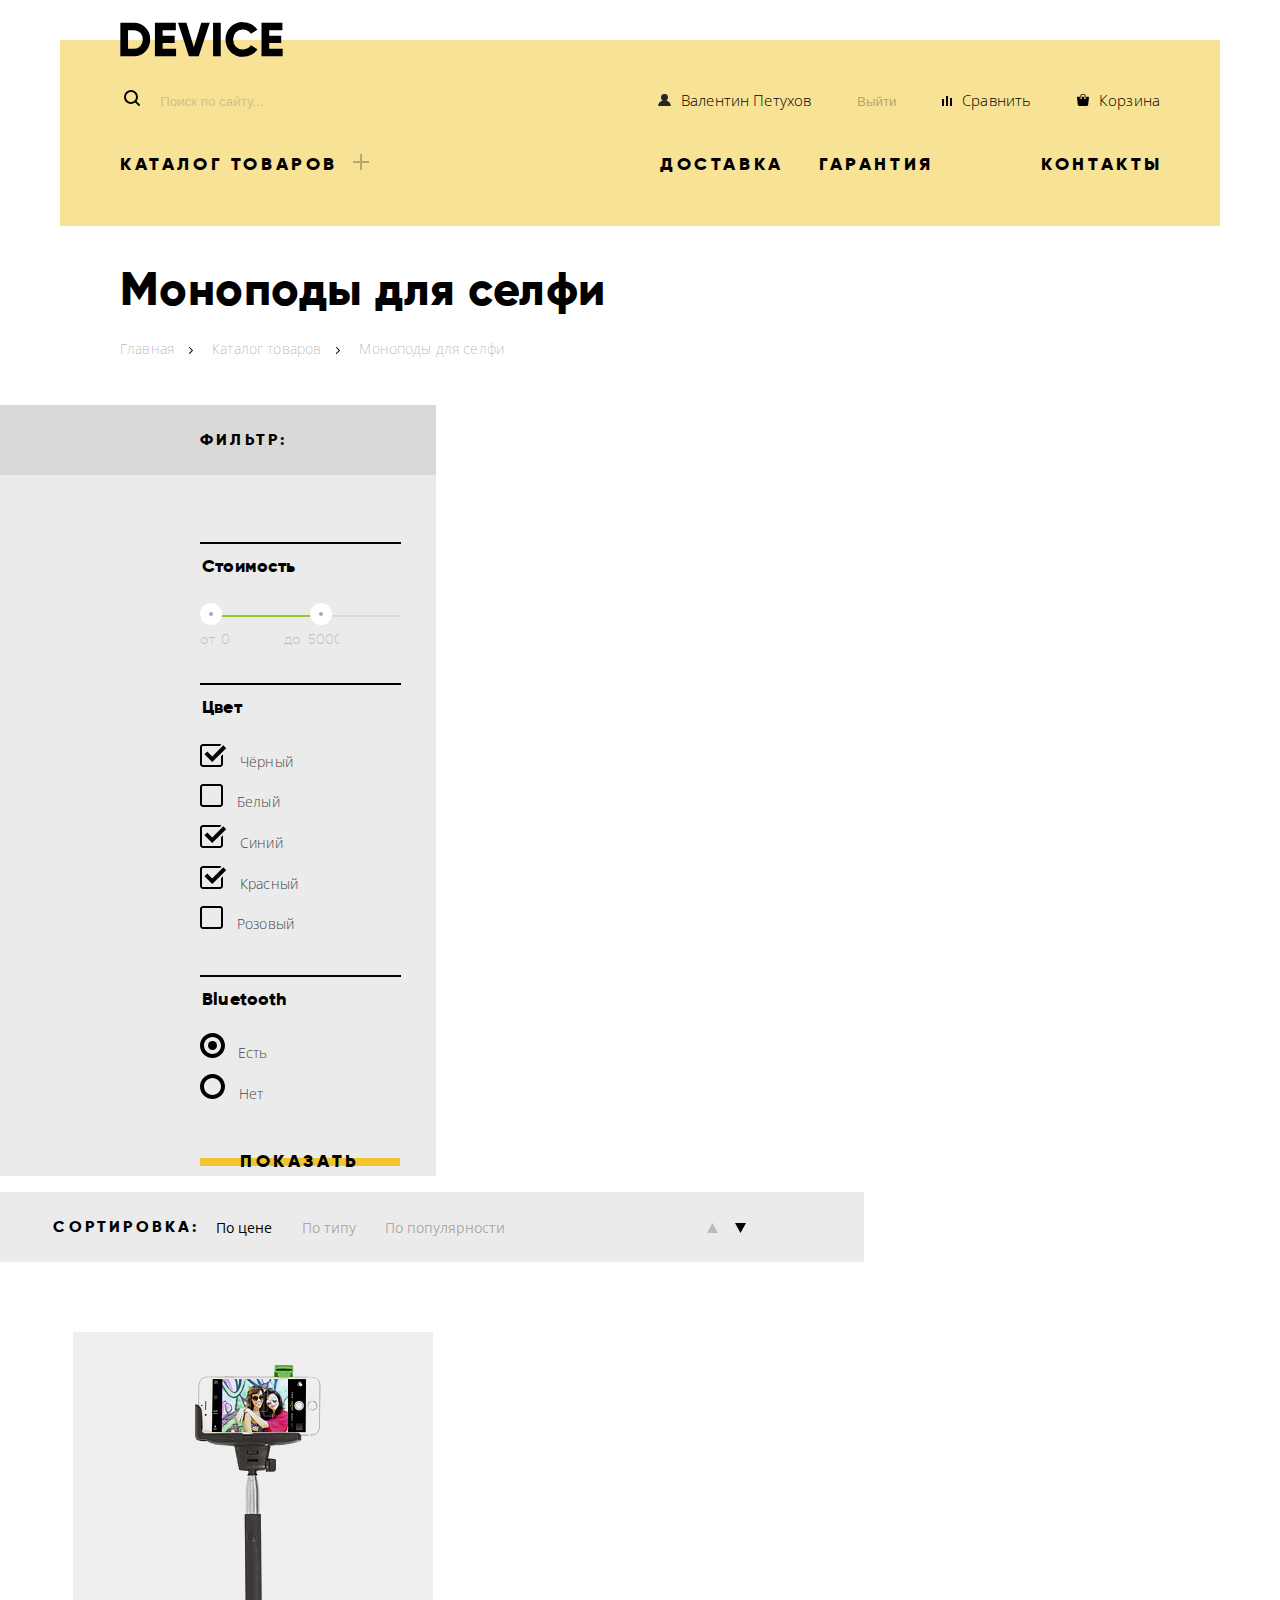
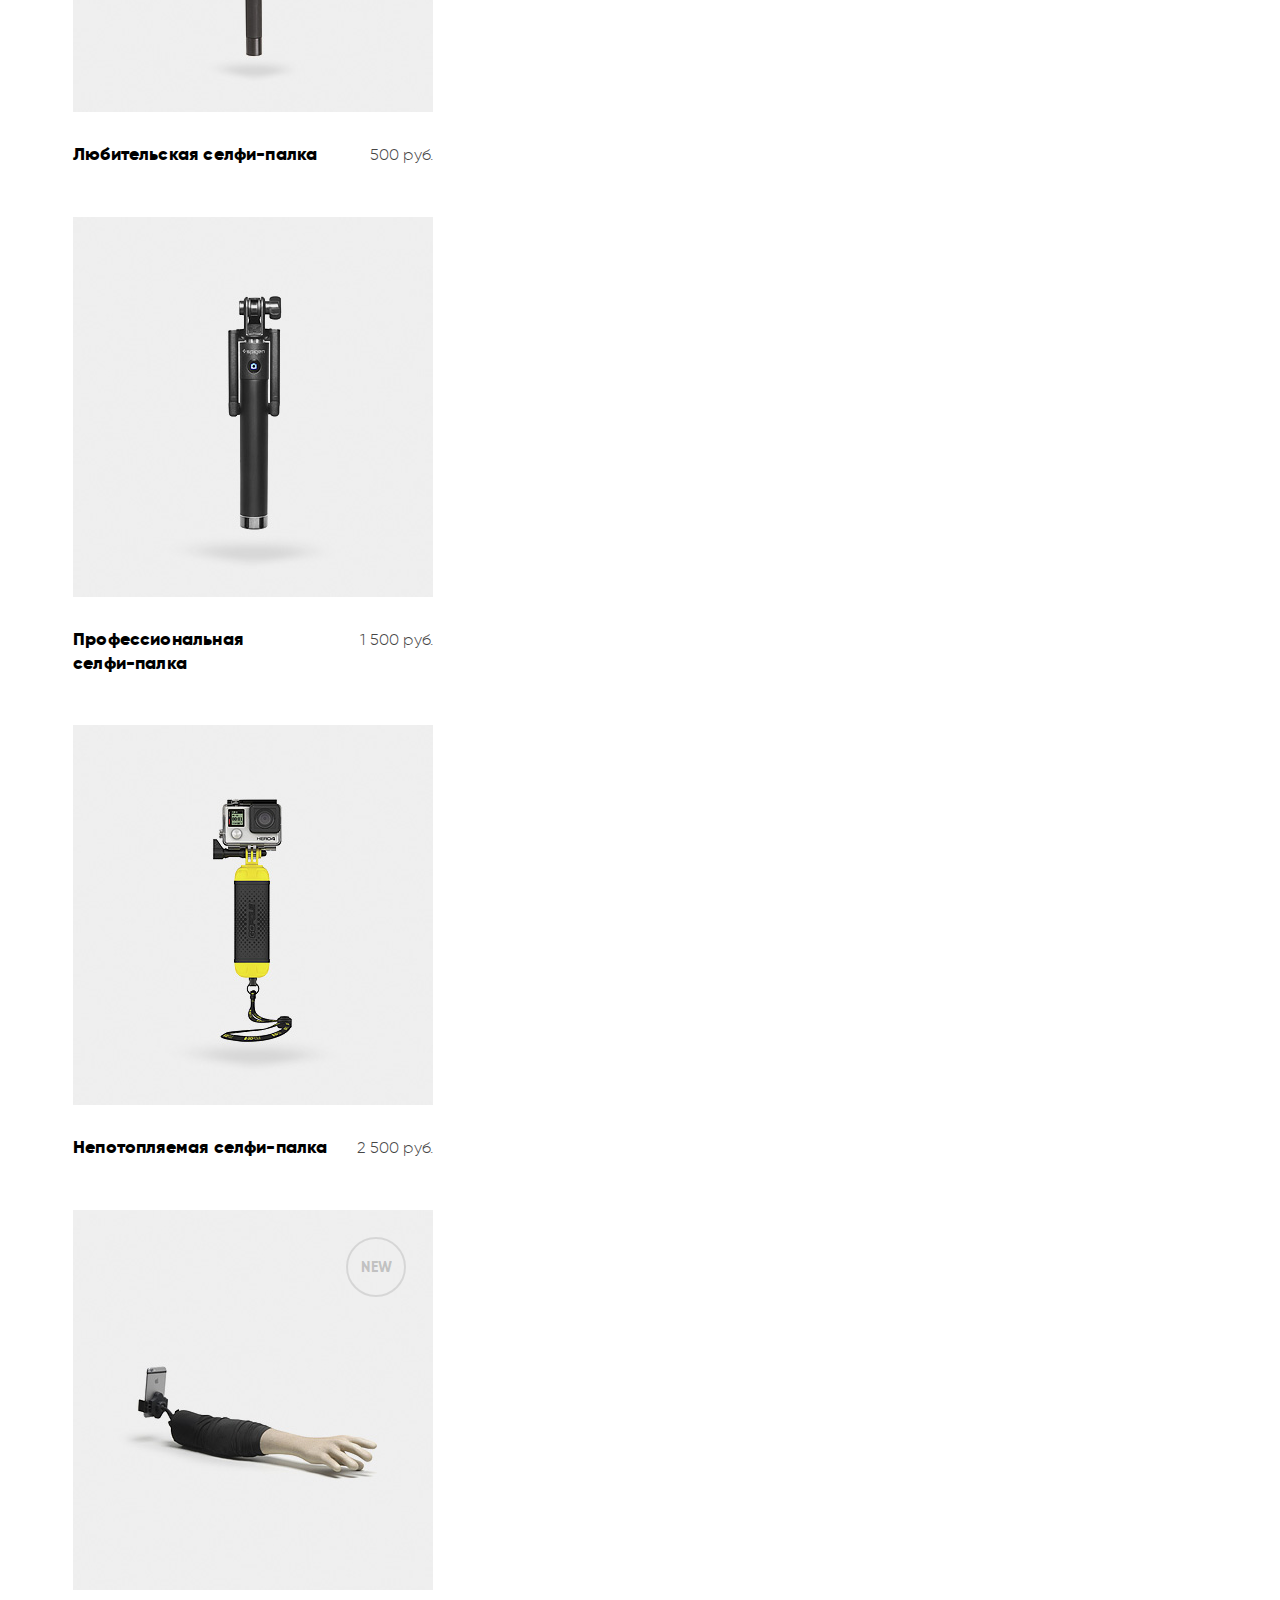
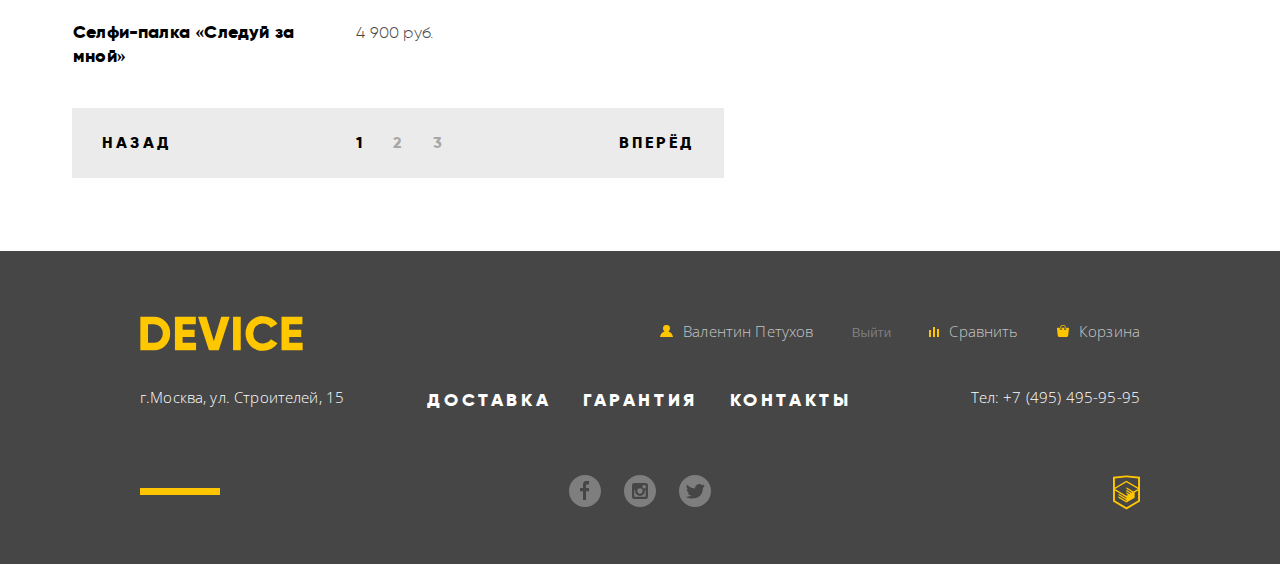
==== commit ef40168c: "личный проект: внесены изменения после первой попытки защиты" ====
--- a/inner.html
+++ b/inner.html
@@ -141,8 +141,8 @@
             <li><a href="#" class="button-sort">По популярности</a></li>
           </ul>
           <div>
-            <button class="arrow-up" type="button"></button>
-            <button class="arrow-down active" type="button"></button>
+            <button class="arrow-up" type="button" aria-label="стрелка вверх"></button>
+            <button class="arrow-down active" type="button" aria-label="стрелка вниз"></button>
           </div> 
         </div>
 
@@ -219,60 +219,62 @@
 
 
   <footer class="page-footer feedback">
-    <div class="user-footer_wrap">
-      <a class="logo-link" href="index.html">
-        <img src="img/logo-device-color.svg" width="163" height="35" alt="Логотип компании Девайс">
-      </a>
-
-      <ul class="user-navigation user-navigation-inner">
-        <li>
-          <a href="https://htmlacademy.ru/profile/vika612">
-           <svg xmlns="http://www.w3.org/2000/svg" width="13" height="12" viewBox="0 0 13 12"><path d="M.032 12h12.937c-.163-2.643-2.074-4.837-4.671-5.543a3.47 3.47 0 0 0 1.687-2.972 3.485 3.485 0 0 0-6.97 0c0 1.264.68 2.361 1.688 2.972C2.106 7.163.194 9.357.032 12z"/>
-           </svg> Валентин Петухов 
-         </a>
-        </li>   
-        <li><button class="exit" type="button">Выйти</button></li>
-        <li>
-          <a href="#">
-            <svg xmlns="http://www.w3.org/2000/svg" width="10" height="10" viewBox="0 0 10 10"  ><path d="M8 2h1.984v8H8zM0 3h1.984v7H0zM4 0h2v10H4z"/>
-            </svg> Сравнить
+    <div class="page-footer_wrap">
+      <div class="user-footer_wrap">
+        <a class="logo-link" href="index.html">
+          <img src="img/logo-device-color.svg" width="163" height="35" alt="Логотип компании Девайс">
+        </a>
+
+        <ul class="user-navigation user-navigation-inner">
+          <li>
+            <a href="https://htmlacademy.ru/profile/vika612">
+            <svg xmlns="http://www.w3.org/2000/svg" width="13" height="12" viewBox="0 0 13 12"><path d="M.032 12h12.937c-.163-2.643-2.074-4.837-4.671-5.543a3.47 3.47 0 0 0 1.687-2.972 3.485 3.485 0 0 0-6.97 0c0 1.264.68 2.361 1.688 2.972C2.106 7.163.194 9.357.032 12z"/>
+            </svg> Валентин Петухов 
           </a>
-        </li>
-        <li>
-          <a href="#">
-            <svg xmlns="http://www.w3.org/2000/svg" width="12" height="12" viewBox="0 0 12 12"><path d="M11.864 3.017a.429.429 0 0 0-.327-.154H9.225V4.09c0 .563-.484 1.022-1.08 1.022-.594 0-1.078-.458-1.078-1.022V2.863H4.909V4.09c0 .563-.485 1.022-1.08 1.022-.595 0-1.078-.458-1.078-1.022V2.863H.438a.43.43 0 0 0-.327.154.472.472 0 0 0-.108.358l.776 7.134c.015.806.642 1.455 1.411 1.455h7.595c.77 0 1.396-.649 1.411-1.455l.776-7.134a.476.476 0 0 0-.108-.358z"/><path d="M3.829 4.499c.239 0 .433-.184.433-.409V1.84c0-.632.672-1.022 1.295-1.022h1.079c.655 0 1.078.401 1.078 1.022v2.25c0 .225.194.409.431.409.239 0 .433-.184.433-.409V1.84C8.577.773 7.761 0 6.636 0H5.557c-1.19 0-2.159.826-2.159 1.84v2.25c0 .225.194.409.431.409z"/>
-            </svg> Корзина
-          </a>
-        </li>
-      </ul>
-    </div>
-
-    <div class="service-footer_wrap">
-      <p class="adress">
-        г.Москва, ул. Строителей, 15
-      </p>
-
-      <ul class="service-navigation-footer">
-        <li><a href="#">Доставка</a></li>
-        <li><a href="#">Гарантия</a></li>
-        <li><a href="#">Контакты</a></li>
-      </ul>
-
-      <p class="phone">Тел:
-        <a href="tel:+74954959595">+7 (495) 495-95-95</a>
-      </p>
-    </div>
-
-    <div class="social_wrap">
-      <ul class="social">
-        <li><a href="#" class="facebook" aria-label="Ссылка на страницу в Фейсбук"></a></li>
-        <li><a href="#" class="instagram" aria-label="Ссылка на страницу в Инстаграм"></a></li>
-        <li><a href="#" class="twitter" aria-label="Ссылка на страницу в Твиттер"></a></li>
-      </ul>
-
-      <a class="logo-html" href="https://htmlacademy.ru/intensive/htmlcss">
-        <img src="img/logo-html.svg" width="27" height="35" alt="HTML и CSS, уровень 1">
-      </a>
+          </li>   
+          <li><button class="exit" type="button">Выйти</button></li>
+          <li>
+            <a href="#">
+              <svg xmlns="http://www.w3.org/2000/svg" width="10" height="10" viewBox="0 0 10 10"  ><path d="M8 2h1.984v8H8zM0 3h1.984v7H0zM4 0h2v10H4z"/>
+              </svg> Сравнить
+            </a>
+          </li>
+          <li>
+            <a href="#">
+              <svg xmlns="http://www.w3.org/2000/svg" width="12" height="12" viewBox="0 0 12 12"><path d="M11.864 3.017a.429.429 0 0 0-.327-.154H9.225V4.09c0 .563-.484 1.022-1.08 1.022-.594 0-1.078-.458-1.078-1.022V2.863H4.909V4.09c0 .563-.485 1.022-1.08 1.022-.595 0-1.078-.458-1.078-1.022V2.863H.438a.43.43 0 0 0-.327.154.472.472 0 0 0-.108.358l.776 7.134c.015.806.642 1.455 1.411 1.455h7.595c.77 0 1.396-.649 1.411-1.455l.776-7.134a.476.476 0 0 0-.108-.358z"/><path d="M3.829 4.499c.239 0 .433-.184.433-.409V1.84c0-.632.672-1.022 1.295-1.022h1.079c.655 0 1.078.401 1.078 1.022v2.25c0 .225.194.409.431.409.239 0 .433-.184.433-.409V1.84C8.577.773 7.761 0 6.636 0H5.557c-1.19 0-2.159.826-2.159 1.84v2.25c0 .225.194.409.431.409z"/>
+              </svg> Корзина
+            </a>
+          </li>
+        </ul>
+      </div>
+
+      <div class="service-footer_wrap">
+        <p class="adress">
+          г.Москва, ул. Строителей, 15
+        </p>
+
+        <ul class="service-navigation-footer">
+          <li><a href="#">Доставка</a></li>
+          <li><a href="#">Гарантия</a></li>
+          <li><a href="#">Контакты</a></li>
+        </ul>
+
+        <p class="phone">Тел:
+          <a href="tel:+74954959595">+7 (495) 495-95-95</a>
+        </p>
+      </div>
+
+      <div class="social_wrap">
+        <ul class="social">
+          <li><a href="#" class="facebook" aria-label="Ссылка на страницу в Фейсбук"></a></li>
+          <li><a href="#" class="instagram" aria-label="Ссылка на страницу в Инстаграм"></a></li>
+          <li><a href="#" class="twitter" aria-label="Ссылка на страницу в Твиттер"></a></li>
+        </ul>
+
+        <a class="logo-html" href="https://htmlacademy.ru/intensive/htmlcss">
+          <img src="img/logo-html.svg" width="27" height="35" alt="HTML и CSS, уровень 1">
+        </a>
+      </div>
     </div>
   </footer>
 </body>
--- a/css/style.css
+++ b/css/style.css
@@ -107,7 +107,7 @@
 .button-compare {
 	padding-top: 10px;
 
-	font-family: "Open Sans";
+	font-family: "Open Sans", "Tahoma", sans-serif;
 	font-size: 13px;
 	font-weight: 300;
 	line-height: 2.8em;
@@ -288,6 +288,7 @@
 }
 
 .user-navigation .exit {
+	padding: 0;
 	border: none;
 	cursor: pointer;
 
@@ -581,7 +582,7 @@
 }
 
 .slider-table td {
-	font-family: "Open Sans";
+	font-family: "Open Sans", "Tahoma", sans-serif;
 	font-size: 13px;
 	font-weight: 300;
 	line-height: 1.5em;
@@ -642,13 +643,18 @@
 
 .slider2_wrap {
 	max-width: 1440px;
+	
 	margin: 0 auto;
 	margin-top: 50px;
 	margin-bottom: 93px;
 	padding-bottom: 55px;
 
 	display: flex;
-
+	flex-wrap: wrap;	
+}
+
+.slider2 {
+	width: 100%;
 	background: linear-gradient(to bottom, #ffffff 28%, #e5e5e5 28%);
 }
 
@@ -741,6 +747,7 @@
 
 .cooperation_wrap {
 	max-width: 1440px;
+	width: 100%;
 	margin: 0 auto;
 	margin-bottom: 9px;
 	padding: 0 120px;
@@ -765,6 +772,7 @@
 .logo-VIVE img:hover {
 	background-image: url("../img/logo-4-jpg.jpg");
 }
+
 
 					/*информация о компании и контакты*/
 
@@ -852,14 +860,20 @@
 
 					/*footer*/
 
-.page-footer {
+.page-footer_wrap {
 	position: relative;
 
 	max-width: 1440px;
+	
 	margin: 0 auto;
 	padding: 65px 140px 45px;
 	
 	color: #ffffff;
+	
+}
+
+.page-footer {
+	width: 100%;
 	background-color: #464646;
 }
 
@@ -1086,7 +1100,7 @@
 
 .breadcrumbs a,
 .breadcrumbs li {
-	font-family: "Open Sans";
+	font-family: "Open Sans", "Tahoma", sans-serif;
 	font-size: 14px;
 	font-weight: 300;
 	line-height: 1.7em;
@@ -1107,16 +1121,16 @@
 
 							/*Фильтр*/
 
-
 .main-inner_wrap {
 	max-width: 1440px;
-	width: 100%;
+	width: 100%; 
+	
 	margin: 0 auto;
 	padding-top: 0;
 
 	display: flex;
 	flex-wrap: wrap;
-	justify-content: space-around;                                                                                           
+	justify-content: space-between;                                                                                          
 }
 
 
@@ -1130,6 +1144,7 @@
 }
 
 .filter-form {
+	width: 100%;
 	height: 100%;
 	padding: 67px 35px 0 200px;
 	background: #ebebeb;
@@ -1179,7 +1194,7 @@
 
 legend {
 	width: 201px;
-	padding-top: 9px;
+	padding-top: 11px;
 	padding-bottom: 22px;
 	border-top: 2px solid #000000;
 }
@@ -1189,7 +1204,7 @@
 }
 
 .filter-form label {
-	font-family: "Open Sans";
+	font-family: "Open Sans", "Tahoma", sans-serif;
 	font-size: 14px;
 	font-weight: 300;
 	line-height: 2.9em;
@@ -1208,13 +1223,13 @@
 
 .range-filter {
 	width: 200px;
-	padding-bottom: 37px;
+	padding-bottom: 30px;
 }
 
 .range-controls {
 	position: relative;
-	padding-top: 35px;
-	padding-bottom: 5px;
+	padding-top: 37px;
+	padding-bottom: 0;
 }
 
 .range-controls .scale {
@@ -1235,7 +1250,7 @@
 	top: 25px;
 	left: 0;
 
-	width: 20px;
+	width: 22px;
 	height: 22px;
 	border: 9px solid #ffffff;
 	cursor: pointer;
@@ -1245,7 +1260,7 @@
 }
 
 .range-controls .toggle:hover {
-	width: 22px;
+	width: 24px;
 	height: 24px;
 }
 
@@ -1269,8 +1284,8 @@
 
 .price-controls label {
 	width: 40%;
-	padding: 0;
 	margin: 0;
+	padding-top: 10px;
 
 	display: inline-block;
 }
@@ -1385,7 +1400,7 @@
 					/*Сортировка*/
 
 .sort-back_wrap {
-	width: 780px;
+	width: 780px; 
 	width: 100%;
 	margin: 0 auto;
 	margin-top: 16px;
@@ -1399,6 +1414,8 @@
 	background-color: #ebebeb;
 }
 
+
+
 .sort-back {
 	margin-right: 170px;
 	margin-left: 0;
@@ -1416,7 +1433,7 @@
 
 .sort-back .button-sort {
 	border: none;
-	font-family: "Open Sans";
+	font-family: "Open Sans", "Tahoma", sans-serif;
 	font-size: 14px;
 	font-weight: 400;
 	line-height: 1.3em;
@@ -1484,8 +1501,6 @@
 	display: flex;
 	flex-wrap: wrap;
 }
-
-
 
 					/*label NEW*/
 
@@ -1512,7 +1527,7 @@
 	letter-spacing: 0.7px;
 
 	color: rgba(0, 0, 0, 0.2);
-	background-color: rgba(205, 57, 68, 0.1);
+	background-color: rgba(205, 57, 68, 0);
 }
 
 .item_wrap:hover .item-hover {
@@ -1523,6 +1538,7 @@
 	position: absolute;
 	top: 0;
 	left: 0;
+	z-index: 3;
 
 	width: 100%;
 	height: 100%;
@@ -1531,7 +1547,6 @@
 	flex-direction: column;
 	justify-content: center;
 	align-items: center;
-	z-index: 3;
 
 	background-color: rgba(238, 238, 238, 0.7);
 }
@@ -1696,6 +1711,7 @@
 
 	cursor: pointer;
 	content: url("../img/modal-close.svg");
+
 	opacity: 0.5;
 }
 
@@ -1722,7 +1738,7 @@
 	animation: bounce 0.7s;
 }
 
-.modal-error {
+.modal-error { 
 	animation: shake 0.7s;
 }
 
@@ -1758,6 +1774,7 @@
 .modal-item textarea {
 	width: 760px;
 	min-height: 155px;
+	resize: none;
 	margin-bottom: 40px;
 }
 
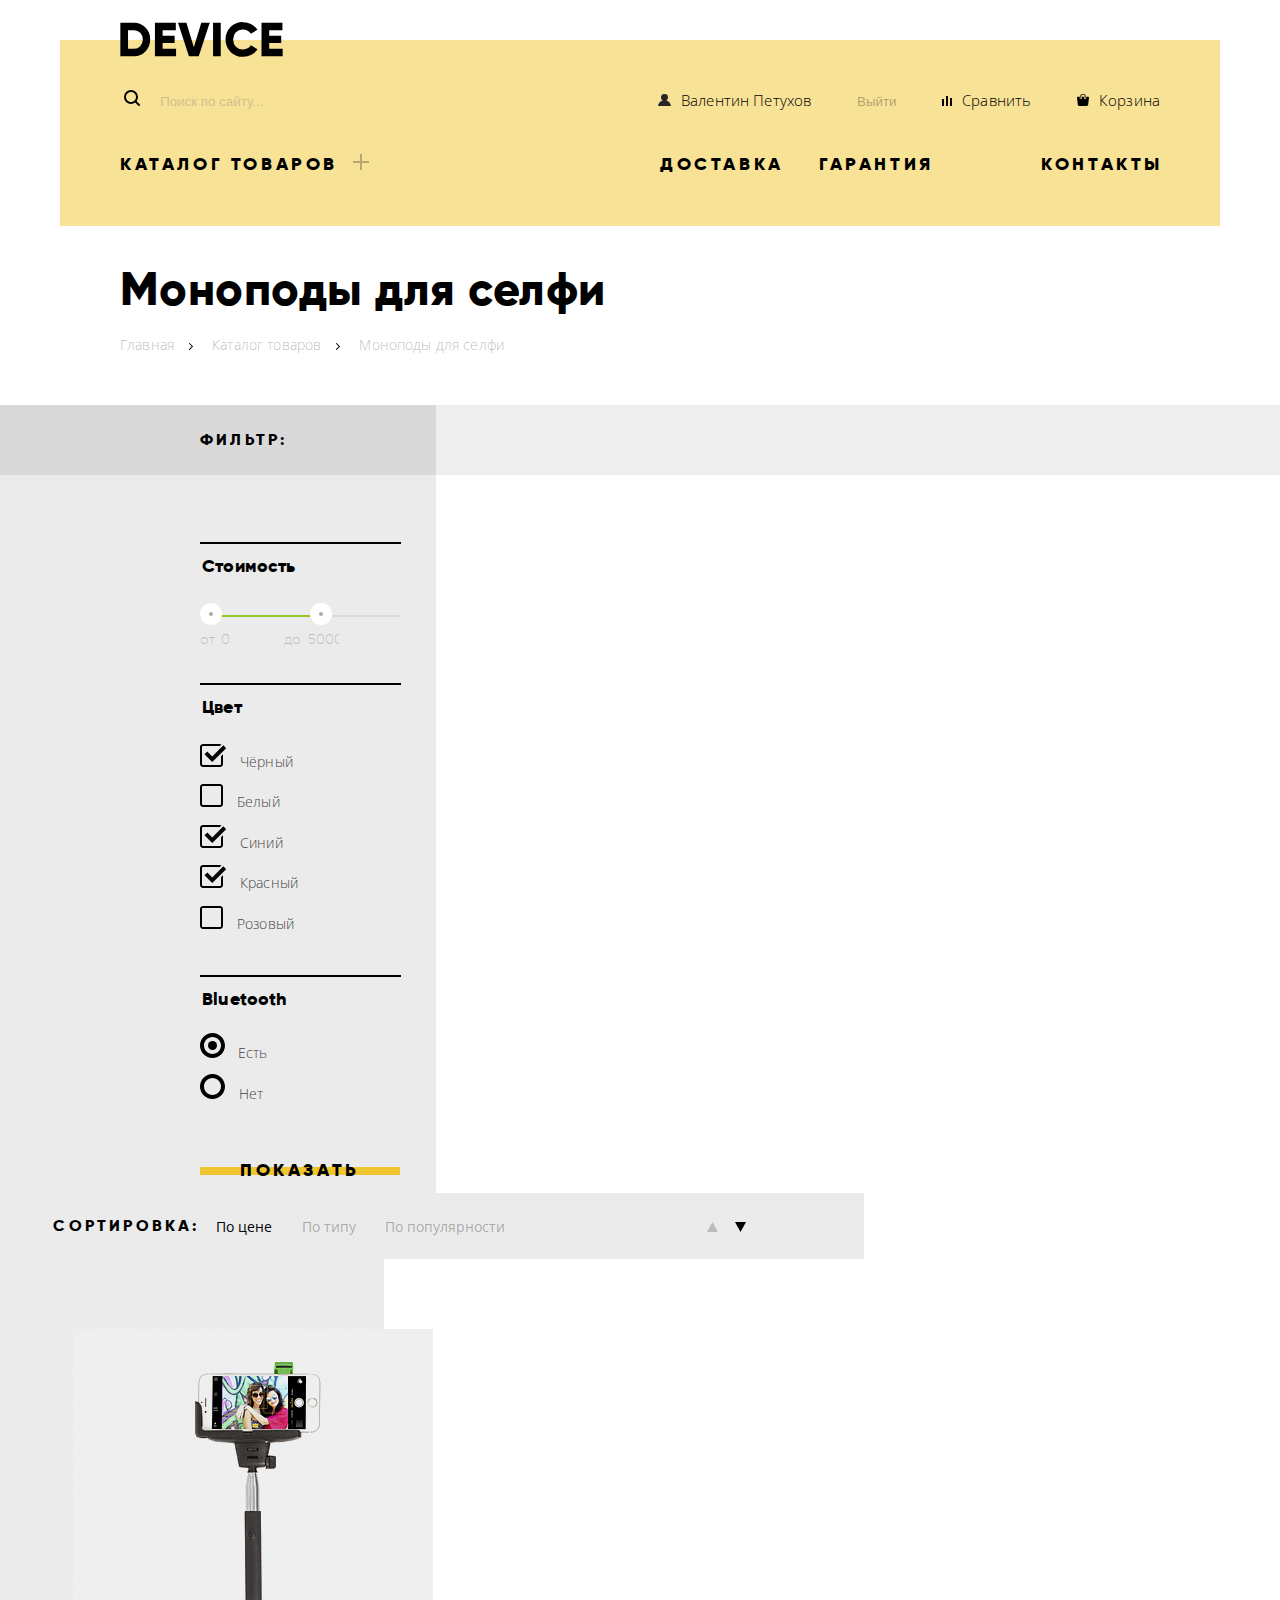
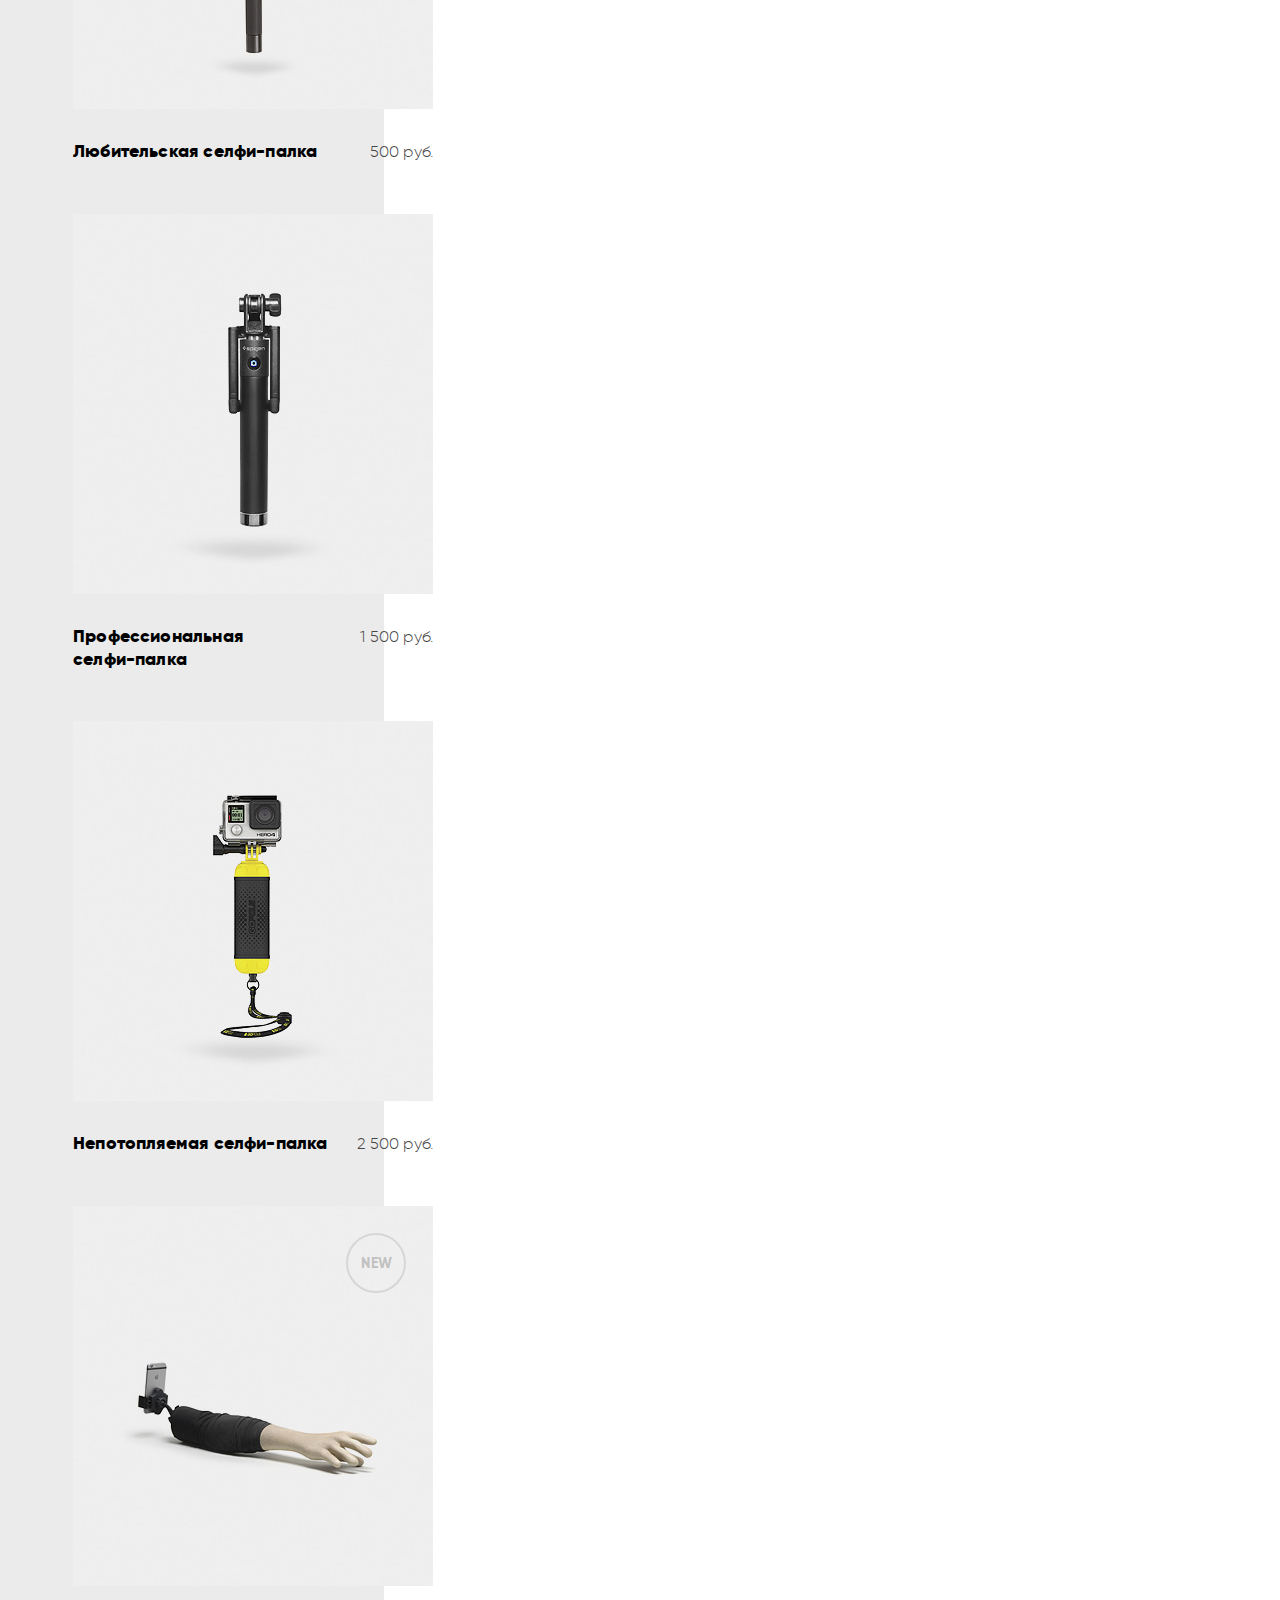
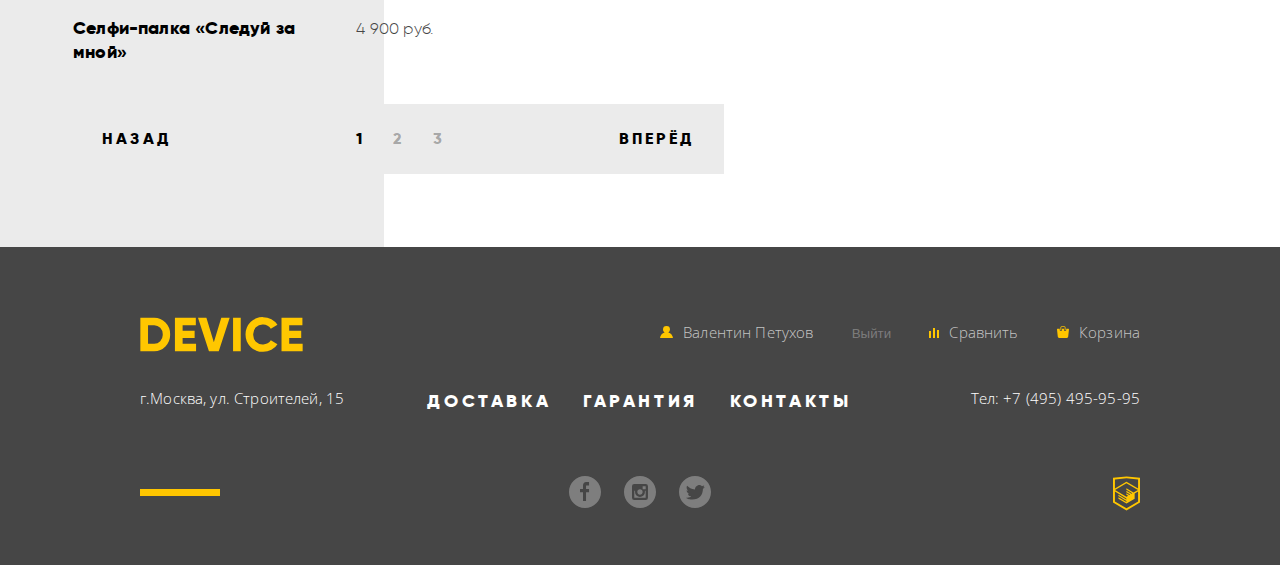
==== commit 6c4e8a96: "личный проект: доработки по ТЗ" ====
--- a/inner.html
+++ b/inner.html
@@ -67,6 +67,7 @@
       </ul>
     </div>
 
+  <div class="main_wrap">
     <div class="main-inner_wrap">
       <section class="filter-form_wrap">                 
         <h3 class="filter-title">Фильтр:</h3>
@@ -215,6 +216,7 @@
         </div>
       </section>
     </div>
+  </div>
   </main>
 
 
--- a/css/style.css
+++ b/css/style.css
@@ -58,7 +58,10 @@
 					/*кнопки с градиентом*/
 
 .button {
-	font-family: "Gilroy";
+	width: 200px;
+	padding: 10px 0;
+
+	font-family: "Gilroy", "Tahoma", sans-serif;
 	font-size: 18px;
 	font-weight: 800;
 	line-height: 1.3em;
@@ -70,8 +73,8 @@
 
 	color: #000000;
 	background-color: transparent;
-	background-image: linear-gradient(transparent 35%, #f0c52e 35%, #f0c52e 65%, transparent 65%);
-	transition: 1.0s;
+	background-image: linear-gradient(transparent 40%, #f0c52e 40%, #f0c52e 60%, transparent 60%);
+	animation: 0.5s;
 }
 
 .button:hover,
@@ -98,9 +101,6 @@
 	width: 260px;
 }
 
-.items .button {
-	width: 200px;
-}
 
 					/*кнопка карточки товара*/
 
@@ -253,12 +253,14 @@
 
 .search:focus ~ .search-button {
 	display: inline-block;
+	vertical-align: bottom;
 	border-bottom: 2px solid #000000;
 }
 
 .search-button:hover,
 .search-button:focus {
 	display: inline-block;
+	vertical-align: bottom;
 	cursor: pointer;
 
 	background-color: #000000;
@@ -266,8 +268,10 @@
 }
 
 .search-button:active {
+	display: inline-block;
+	vertical-align: bottom;
 	outline: none;
-	display: inline-block;
+
 	color: rgba(255, 255, 255, 0.3);
 }
 
@@ -289,6 +293,7 @@
 
 .user-navigation .exit {
 	padding: 0;
+
 	border: none;
 	cursor: pointer;
 
@@ -343,7 +348,7 @@
 
 .catalog-navigation > a,
 .service-navigation a {
-	font-family: "Gilroy";
+	font-family: "Gilroy", "Tahoma", sans-serif;
 	font-size: 18px;
 	font-weight: 800;
 	line-height: 1.3em;
@@ -413,7 +418,7 @@
 	padding: 0;
 	margin: 0;
 
-	font-family: "Gilroy";
+	font-family: "Gilroy", "Tahoma", sans-serif;
 	font-size: 47px;
 	font-weight: 800;
 	line-height: 1em;
@@ -470,7 +475,7 @@
 	right: 31px;
 	content: "01";
 
-	font-family: "Gilroy";
+	font-family: "Gilroy", "Tahoma", sans-serif;
 	font-size: 179px;
 	font-weight: 800;
 	line-height: 1em;
@@ -509,7 +514,7 @@
 	margin: 0;
 	padding-bottom: 5px;
 
-	font-family: "Gilroy";
+	font-family: "Gilroy", "Tahoma", sans-serif;
 	font-size: 47px;
 	font-weight: 800;
 	line-height: 1.2em;
@@ -517,7 +522,7 @@
 }
 
 .slider-text {
-	padding-bottom: 51px;
+	padding-bottom: 41px;
 }
 
 .slider-links {
@@ -530,7 +535,7 @@
 
 .slider-links li {
 	display: inline-block;
-	vertical-align: center;
+	vertical-align: top;
 }
 
 .slider-links li:nth-child(2) {
@@ -558,7 +563,7 @@
 
 .slider-table {
 	width: 510px;
-	margin-top: 56px;
+	margin-top: 48px;
 
 	border-collapse: separate;
 }
@@ -571,7 +576,7 @@
 .slider-table th {
 	padding: 0 55px 7px 0;
 
-	font-family: "Gilroy";
+	font-family: "Gilroy", "Tahoma", sans-serif;
 	font-size: 36px;
 	font-weight: 300;
 	line-height: 1.3em;
@@ -604,6 +609,7 @@
 	padding-left: 0;
 
 	display: flex;
+	flex-wrap: wrap;
 	justify-content: space-between;
 }
 
@@ -747,7 +753,6 @@
 
 .cooperation_wrap {
 	max-width: 1440px;
-	width: 100%;
 	margin: 0 auto;
 	margin-bottom: 9px;
 	padding: 0 120px;
@@ -781,7 +786,7 @@
 
 	max-width: 1440px;
 	margin: 0 auto;
-	padding: 47px 142px 87px 138px;
+	padding: 47px 142px 79px 138px;
 	
 	display: flex;
 	justify-content: space-between;
@@ -811,17 +816,17 @@
 }
 
 .about_us {
-	width: 480px;
+	max-width: 480px;
 }
 
 .contacts {
-	width: 560px;
+	max-width: 560px;
 }
 
 .about_us-partner span {
 	padding-left: 17px;
 
-	font-family: "Gilroy";
+	font-family: "Gilroy", "Tahoma", sans-serif;
 	font-size: 16px;
 	font-weight: 800;
 	line-height: 2.5em;
@@ -840,22 +845,22 @@
 }
 
 .about_us .button {
-	margin-top: 64px;
+	margin-top: 55px;
 	padding-left: 5px;
 }
 
 .contacts .button-map {
-	margin-top: 9px;
-	margin-bottom: 70px;
+	display: block;
+	margin-top: 10px;
+	margin-bottom: 65px;
 	padding: 0 ;
 
-	border: none;
 	cursor: pointer;
 }
 
 .contacts .write_us-btn {
-	padding-right: 39px;
-	padding-left: 43px;
+	padding-right: 37px;
+	padding-left: 41px;
 }
 
 					/*footer*/
@@ -866,7 +871,7 @@
 	max-width: 1440px;
 	
 	margin: 0 auto;
-	padding: 65px 140px 45px;
+	padding: 70px 140px 45px;
 	
 	color: #ffffff;
 	
@@ -960,7 +965,7 @@
 .service-navigation-footer a {
 	padding-right: 3px;
 
-	font-family: "Gilroy";
+	font-family: "Gilroy", "Tahoma", sans-serif;
 	font-size: 18px;
 	font-weight: 800;
 	line-height: 1.3em;
@@ -1055,7 +1060,7 @@
 	margin: 0;
 	padding: 0;
 
-	font-family: "Gilroy";
+	font-family: "Gilroy", "Tahoma", sans-serif;
 	font-size: 47px;
 	font-weight: 800;
 	line-height: 1em;
@@ -1064,7 +1069,7 @@
 
 .main-catalog h3,
 .filter-form legend {
-	font-family: "Gilroy";
+	font-family: "Gilroy", "Tahoma", sans-serif;
 	font-size: 18px;
 	font-weight: 800;
 	line-height: 1.3em;
@@ -1077,7 +1082,7 @@
 	width: 1160px;
 	margin: 0 auto;
 	margin-top: 40px;
-	margin-bottom: 26px;
+	margin-bottom: 42px;
 	padding-left: 60px;
 }
 
@@ -1090,6 +1095,7 @@
 	padding-right: 15px;
 
 	display: inline-block;
+	vertical-align: top;
 	
 }
 
@@ -1121,16 +1127,28 @@
 
 							/*Фильтр*/
 
+.main_wrap {
+	background-image: 
+	linear-gradient(to right, #d9d9d9 30%, #eeeeee 30%),
+	linear-gradient(to right, #ebebeb 30%, transparent 30%);
+
+	background-size: 
+	100% 70px,
+	100% 100%;
+
+	background-repeat: no-repeat;
+}
+
 .main-inner_wrap {
 	max-width: 1440px;
-	width: 100%; 
+	min-width: 1220px;
 	
 	margin: 0 auto;
 	padding-top: 0;
 
 	display: flex;
 	flex-wrap: wrap;
-	justify-content: space-between;                                                                                          
+	justify-content: space-between;                                                                                        
 }
 
 
@@ -1141,13 +1159,14 @@
 	display: flex;
 	flex-direction: column;
 	justify-content: flex-start;
+
+	background: #ebebeb;
 }
 
 .filter-form {
 	width: 100%;
 	height: 100%;
 	padding: 67px 35px 0 200px;
-	background: #ebebeb;
 }
 
 .inner_wrap {
@@ -1169,7 +1188,7 @@
 .filter-title {
 	padding: 5px;
 	
-	font-family: "Gilroy";
+	font-family: "Gilroy", "Tahoma", sans-serif;
 	font-size: 16px;
 	font-weight: 800;
 	line-height: 1.5em;
@@ -1179,6 +1198,7 @@
 }
 
 .filter-form_wrap .filter-title {
+	margin-top: 0;
 	margin-bottom: 0;
 	padding: 23px;
 	padding-left: 200px;
@@ -1196,6 +1216,7 @@
 	width: 201px;
 	padding-top: 11px;
 	padding-bottom: 22px;
+
 	border-top: 2px solid #000000;
 }
 
@@ -1215,7 +1236,6 @@
 }
 
 .filter-form .button {
-	width: 200px;
 	margin-top: 35px;
 }
 
@@ -1274,7 +1294,7 @@
 
 .price-controls label,
 .price-controls input {
-	font-family: "Gilroy";
+	font-family: "Gilroy", "Tahoma", sans-serif;
 	font-size: 14px;
 	font-weight: 300;
 	line-height: 1.7em;
@@ -1288,6 +1308,7 @@
 	padding-top: 10px;
 
 	display: inline-block;
+	vertical-align: middle;
 }
 
 .price-controls input {
@@ -1400,11 +1421,9 @@
 					/*Сортировка*/
 
 .sort-back_wrap {
-	width: 780px; 
 	width: 100%;
 	margin: 0 auto;
-	margin-top: 16px;
-	padding: 2px 109px 2px 45px;
+	padding: 0 109px 0 45px;
 
 	display: flex;
 	flex-wrap: wrap;
@@ -1413,8 +1432,6 @@
 
 	background-color: #ebebeb;
 }
-
-
 
 .sort-back {
 	margin-right: 170px;
@@ -1428,6 +1445,7 @@
 	padding-left: 5px;
 
 	display: inline-block;
+	vertical-align: bottom;
 }
 
 
@@ -1520,7 +1538,7 @@
 	border-color: rgba(0, 0, 0, 0.1);
 	border-radius: 50%;
 
-	font-family: "Gilroy";
+	font-family: "Gilroy", "Tahoma", sans-serif;
 	font-size: 14px;
 	font-weight: 800;
 	line-height: 1.7em;
@@ -1569,7 +1587,7 @@
 	width: 260px;
 	display: block;
 
-	font-family: "Gilroy";
+	font-family: "Gilroy", "Tahoma", sans-serif;
 	font-size: 18px;
 	font-weight: 800;
 	line-height: 1.3em;
@@ -1581,7 +1599,7 @@
 .item-box p {
 	margin: 0;
 
-	font-family: "Gilroy";
+	font-family: "Gilroy", "Tahoma", sans-serif;
 	font-size: 16px;
 	font-weight: 300;
 	line-height: 1.5em;
@@ -1606,7 +1624,7 @@
 .paginator a {
 	display: block;
 
-	font-family: "Gilroy";
+	font-family: "Gilroy", "Tahoma", sans-serif;
 	font-size: 16px;
 	font-weight: 800;
 	line-height: 1.5em;
@@ -1754,7 +1772,7 @@
 	padding-bottom: 13px;
 	cursor: pointer;
 
-	font-family: "Gilroy";
+	font-family: "Gilroy", "Tahoma", sans-serif;
 	font-size: 18px;
 	font-weight: 800;
 	line-height: 1.33em;
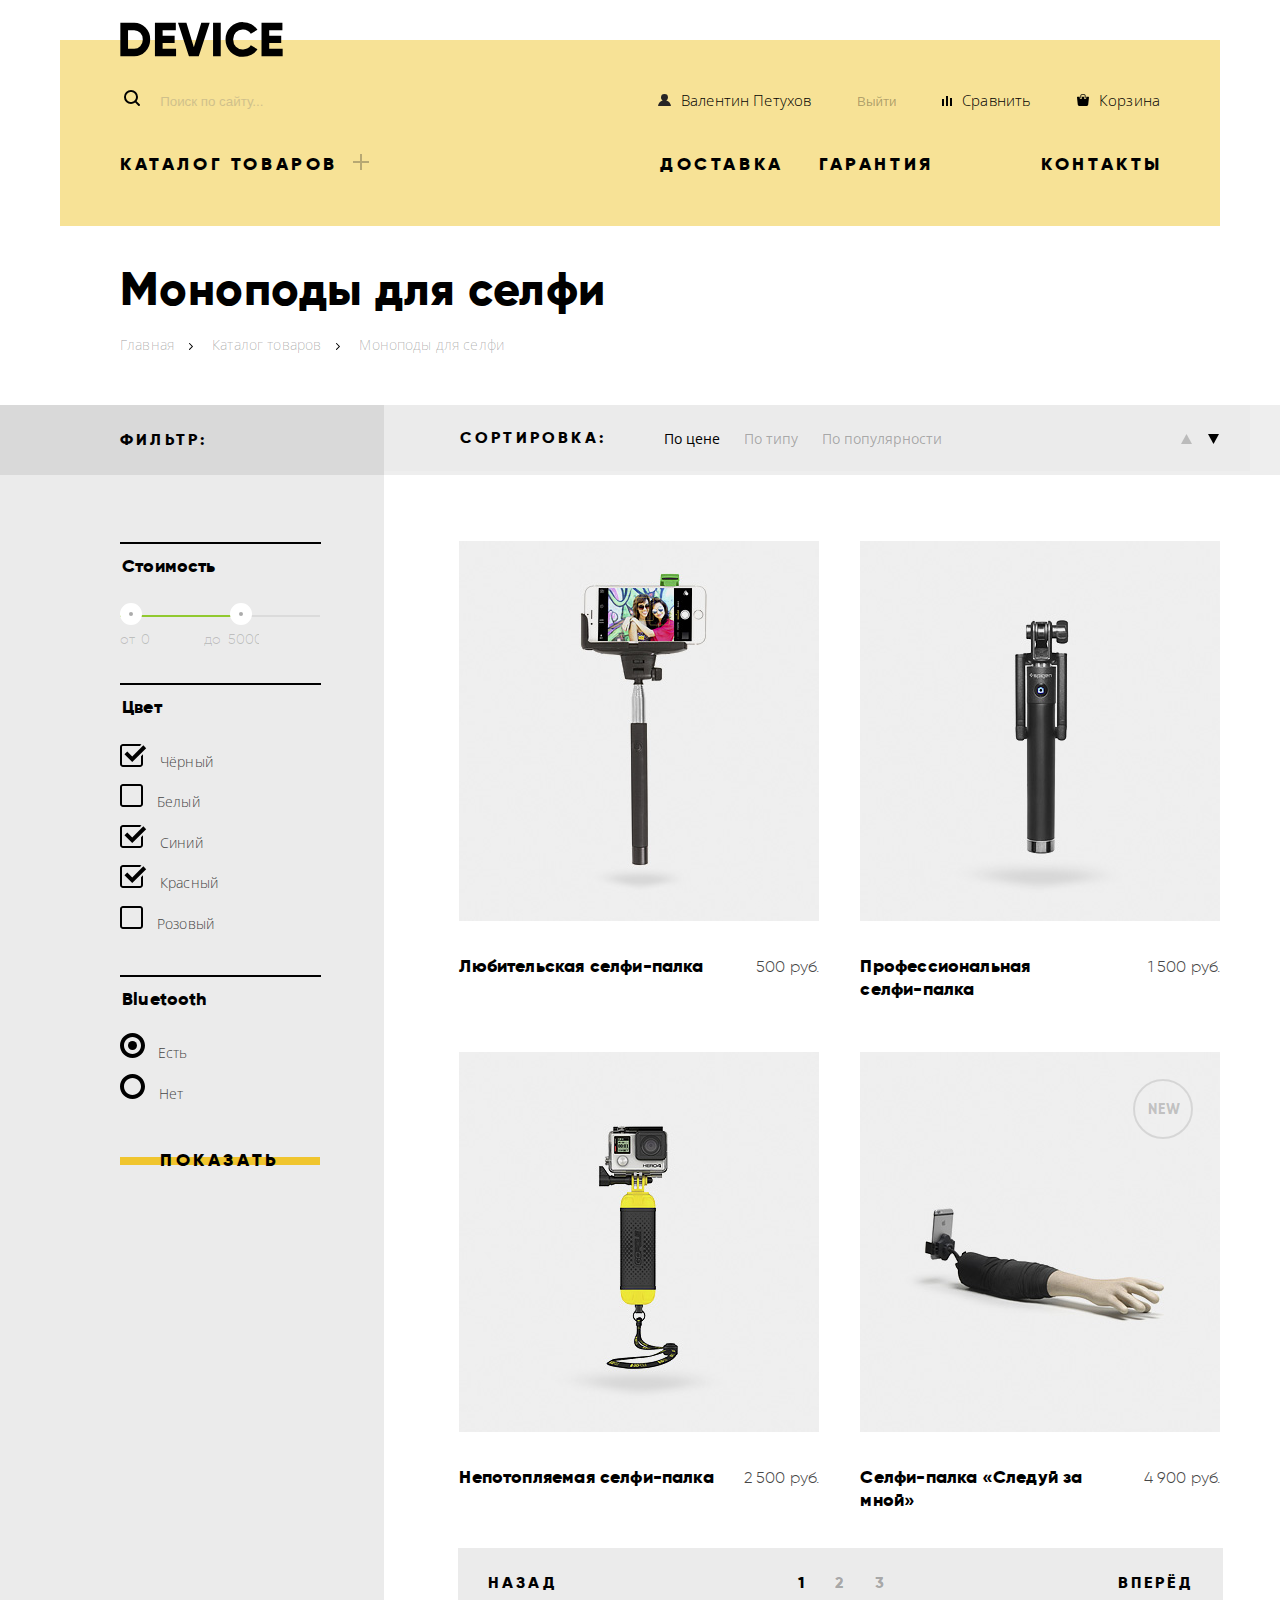
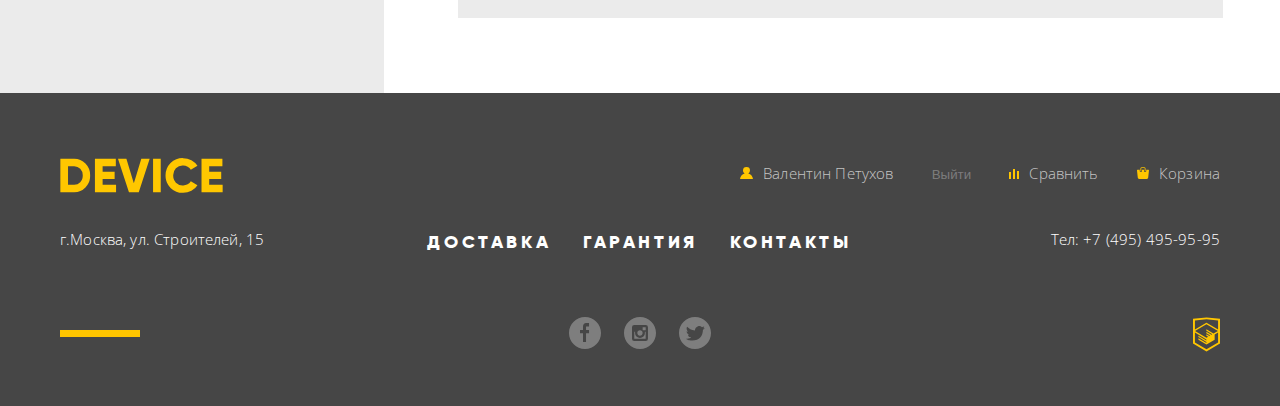
==== commit 22db0995: "личный проект: доступность" ====
--- a/inner.html
+++ b/inner.html
@@ -149,7 +149,7 @@
 
         <ul class="item">
           <li class="item-1">
-            <div class="item_wrap">
+            <div class="item_wrap" tabindex="0">
               <img src="img/shop-item-1.jpg" width="360" height="380" aria-hidden="true" alt="Любительская селфи-палка">
               <div class="item-hover">
                 <button class="button" type="button">В корзину</button>
@@ -163,7 +163,7 @@
           </li>
 
           <li class="item-2">
-            <div class="item_wrap">
+            <div class="item_wrap" tabindex="0">
               <img src="img/shop-item-2.jpg" width="360" height="380" aria-hidden="true" alt="Профессиональная селфи-палка">
               <div class="item-hover">
                 <button class="button" type="button">В корзину</button>
@@ -177,7 +177,7 @@
           </li>
 
           <li class="item-3">
-            <div class="item_wrap">
+            <div class="item_wrap" tabindex="0">
               <img src="img/shop-item-3.jpg" width="360" height="380" aria-hidden="true" alt="Непотопляемая селфи-палка">
               <div class="item-hover">
                 <button class="button" type="button">В корзину</button>
@@ -191,7 +191,7 @@
           </li>
 
           <li class="item-4 new">
-            <div class="item_wrap">
+            <div class="item_wrap" tabindex="0">
               <img src="img/shop-item-4.jpg" width="360" height="380" aria-hidden="true" alt="Селфи-палка «Следуй за мной»">
               <div class="item-hover">
                 <button class="button" type="button">В корзину</button>
--- a/css/style.css
+++ b/css/style.css
@@ -74,13 +74,13 @@
 	color: #000000;
 	background-color: transparent;
 	background-image: linear-gradient(transparent 40%, #f0c52e 40%, #f0c52e 60%, transparent 60%);
-	animation: 0.5s;
 }
 
 .button:hover,
 .button:focus {
 	cursor: pointer;
 	background-color: #f0c52e;
+	transition: 0.6s linear;
 }
 
 .button:active {
@@ -370,8 +370,9 @@
 	position: relative;
 }
 
-.catalog-navigation:hover .sub-menu_wrap {
-	display: flex;
+.catalog-navigation:hover .sub-menu_wrap,
+.catalog-navigation:focus-within .sub-menu_wrap{
+	visibility: visible;
 }
 
 .sub-menu_wrap {
@@ -381,7 +382,7 @@
 
 	width: 1160px;
 	padding: 20px 60px 30px;
-	display: none;
+	visibility: hidden;
 
 	background-color: #f7e296;
 }
@@ -411,6 +412,8 @@
 .sub-menu a {
 	line-height: 2.4em;	
 }
+
+
 
 					/*главный контент*/
 
@@ -648,12 +651,12 @@
 					/*слайдер дополнительный сервис*/
 
 .slider2_wrap {
-	max-width: 1440px;
+	max-width: 1160px;
 	
 	margin: 0 auto;
 	margin-top: 50px;
 	margin-bottom: 93px;
-	padding-bottom: 55px;
+	padding-bottom: 30px;
 
 	display: flex;
 	flex-wrap: wrap;	
@@ -661,28 +664,28 @@
 
 .slider2 {
 	width: 100%;
-	background: linear-gradient(to bottom, #ffffff 28%, #e5e5e5 28%);
+	background: linear-gradient(to bottom, #ffffff 29%, #e5e5e5 29%);
 }
 
 .slider2-links {
-	width: 425px;
-	padding: 77px 90px 45px 140px;	
+	padding: 77px 0 60px 0;	
 
 	border-right: 7px solid #000000;
 }
 
 .slider2-links li {
-	padding-bottom: 30px;
+	padding-bottom: 25px;
 }
 
 .slider2-links li:last-child {
-	padding-top: 5px;
+	padding-top: 0;
 }
 
 .slider2-links .button {
 	width: 160px;
 }
 
+.slider2-links button:active,
 .slider2-links .button-active {
 	width: 278px;
 	padding: 9px;
@@ -752,14 +755,14 @@
 					/*компании-партнеры*/
 
 .cooperation_wrap {
-	max-width: 1440px;
+	max-width: 1160px;
 	margin: 0 auto;
-	margin-bottom: 9px;
-	padding: 0 120px;
+	margin-bottom: 11px;
+	padding: 0;
 
 	display: flex;
 	flex-wrap: wrap;
-	justify-content: space-around;
+	justify-content: space-between;
 }
 
 .logo-DJI img:hover {
@@ -784,9 +787,9 @@
 .columns_wrap {
 	position: relative;
 
-	max-width: 1440px;
+	max-width: 1160px;
 	margin: 0 auto;
-	padding: 47px 142px 79px 138px;
+	padding: 47px 0 78px 0;
 	
 	display: flex;
 	justify-content: space-between;
@@ -863,15 +866,16 @@
 	padding-left: 41px;
 }
 
+
 					/*footer*/
 
 .page-footer_wrap {
 	position: relative;
 
-	max-width: 1440px;
+	max-width: 1160px;
 	
 	margin: 0 auto;
-	padding: 70px 140px 45px;
+	padding: 65px 0 45px;
 	
 	color: #ffffff;
 	
@@ -1129,8 +1133,8 @@
 
 .main_wrap {
 	background-image: 
-	linear-gradient(to right, #d9d9d9 30%, #eeeeee 30%),
-	linear-gradient(to right, #ebebeb 30%, transparent 30%);
+	linear-gradient(to right, #d9d9d9 29%, #eeeeee 29%),
+	linear-gradient(to right, #ebebeb 29%, transparent 29%);
 
 	background-size: 
 	100% 70px,
@@ -1140,9 +1144,7 @@
 }
 
 .main-inner_wrap {
-	max-width: 1440px;
-	min-width: 1220px;
-	
+	max-width: 1220px;
 	margin: 0 auto;
 	padding-top: 0;
 
@@ -1155,7 +1157,7 @@
 .filter-form_wrap {
 	padding-top: 0;
 
-	flex-basis: 32.5%;	
+	flex-basis: 29%;	
 	display: flex;
 	flex-direction: column;
 	justify-content: flex-start;
@@ -1164,25 +1166,25 @@
 }
 
 .filter-form {
-	width: 100%;
 	height: 100%;
-	padding: 67px 35px 0 200px;
+	padding: 67px 0 0 90px;
 }
 
 .inner_wrap {
-	flex-basis: 67.5%;
+	flex-basis: 71%;
 	display: flex;
 	flex-direction: column;
 }
 
 ul.item {
 	margin: 0;
-	padding: 70px 73px 0;
-	padding-right: 105px;;
+	padding-top: 70px;
+	padding-left: 55px;
+	padding-right: 9px;
 
 	display: flex;
 	flex-wrap: wrap;
-	justify-content: space-between;
+	justify-content: space-around;
 }
 
 .filter-title {
@@ -1201,7 +1203,7 @@
 	margin-top: 0;
 	margin-bottom: 0;
 	padding: 23px;
-	padding-left: 200px;
+	padding-left: 90px;
 
 	background-color: #d9d9d9;
 }
@@ -1236,7 +1238,7 @@
 }
 
 .filter-form .button {
-	margin-top: 35px;
+	margin-top: 25px;
 }
 
 					/*ползунок Стоимость*/
@@ -1423,25 +1425,26 @@
 .sort-back_wrap {
 	width: 100%;
 	margin: 0 auto;
-	padding: 0 109px 0 45px;
+	padding: 0;
+	padding-left: 71px;
+	padding-right: 25px;
 
 	display: flex;
 	flex-wrap: wrap;
-	justify-content: space-around;
+	justify-content: space-between;
 	align-items: center;
 
 	background-color: #ebebeb;
 }
 
 .sort-back {
-	margin-right: 170px;
-	margin-left: 0;
+	margin-left: -170px;
 	padding: 0;
 }
 
 .sort-back li {
 	padding: 0;
-	padding-right: 20px;
+	padding-right: 15px; 
 	padding-left: 5px;
 
 	display: inline-block;
@@ -1512,12 +1515,11 @@
 	position: relative;
 
 	width: 360px;
-	margin-bottom: 6px;
-	margin-right: 35px;
 	margin-left: 0;
 
 	display: flex;
 	flex-wrap: wrap;
+	justify-content: space-between;
 }
 
 					/*label NEW*/
@@ -1548,7 +1550,8 @@
 	background-color: rgba(205, 57, 68, 0);
 }
 
-.item_wrap:hover .item-hover {
+.item_wrap:hover .item-hover,
+.item_wrap:focus-within .item-hover {
 	display: flex;
 }
 
@@ -1574,7 +1577,7 @@
 
 	width: 360px;
 	margin-left: 0;
-	margin-top: 31px;
+	margin-top: 34px;
 	margin-bottom: 50px;
 	padding: 0;
 
@@ -1611,8 +1614,10 @@
 					/*пагинация*/
 
 .paginator {
-	max-width: 100%;
-	margin: -10px 140px 73px  72px;
+	max-width: 765px;
+	margin-top: -15px;
+	margin-bottom: 75px;
+	margin-left: 74px;
 
 	display: flex; 
 	justify-content: space-between;
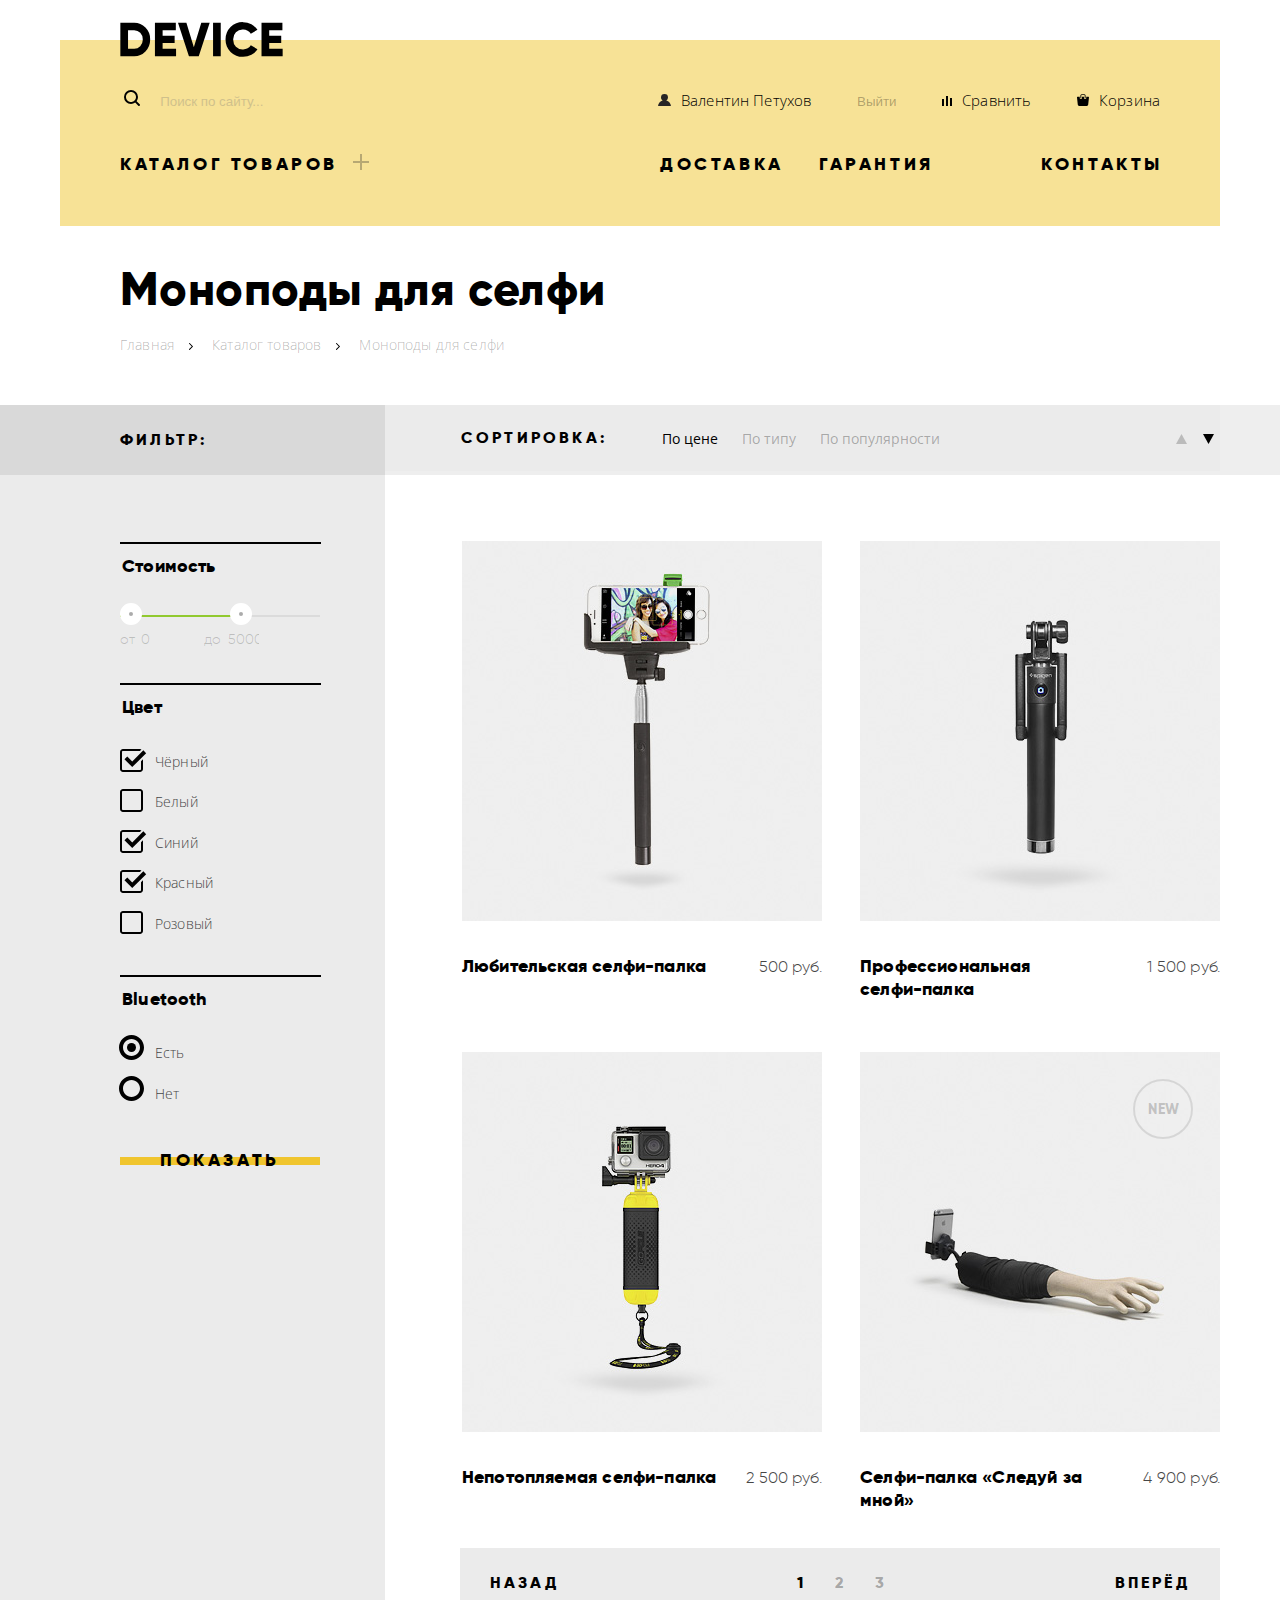
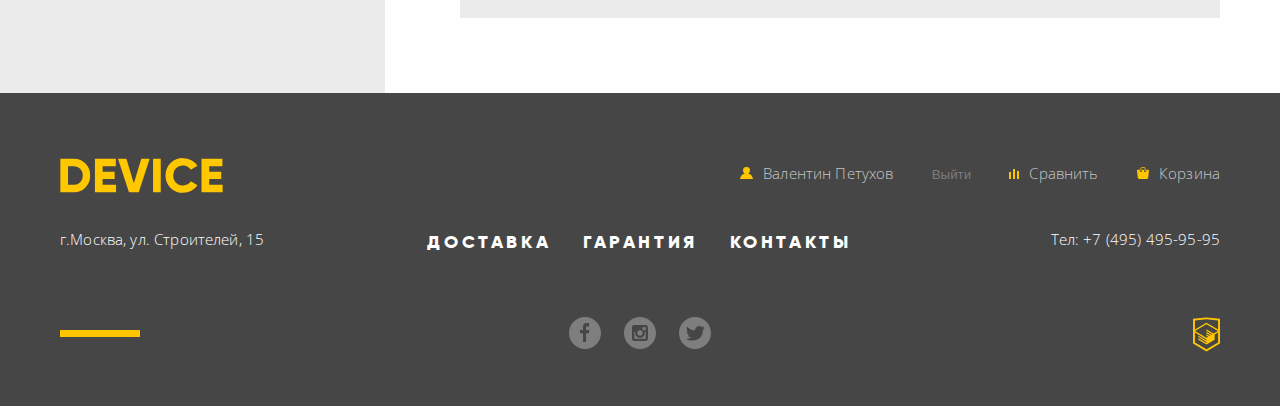
==== commit 088843cc: "личный проект: чекбоксы и радиокнопки" ====
--- a/inner.html
+++ b/inner.html
@@ -96,38 +96,45 @@
             
           <fieldset class="filter-color">
             <legend>Цвет</legend>
-              <p>
-                <input class="visually-hidden" id="black" type="checkbox" name="black" checked>
-                <label for="black">Чёрный</label>
-              </p>
-              <p>
-                <input class="visually-hidden" id="white" type="checkbox" name="white">
-                <label for="white">Белый</label>
-              </p>
-              <p>
-                <input class="visually-hidden" id="blue" type="checkbox" name="blue" checked>
-                <label for="blue">Синий</label>
-              </p>
-              <p>
-                <input class="visually-hidden" id="red" type="checkbox" name="red" checked>
-                <label for="red">Красный</label>
-              </p>
-              <p>
-                <input class="visually-hidden" id="pink" type="checkbox" name="pink">
-                <label for="pink">Розовый</label>
-              </p>
+              <label class="check option">
+                <input class="check_input" type="checkbox" name="check_input" checked>
+                <span class="check_box"></span>
+                Чёрный
+              </label>
+              <label class="check option">
+                <input class="check_input" type="checkbox" name="check_input">
+                <span class="check_box"></span>
+                Белый
+              </label>
+              <label class="check option">
+                <input class="check_input" type="checkbox" name="check_input" checked>
+                <span class="check_box"></span>
+                Синий
+              </label>
+              <label class="check option">
+                <input class="check_input" type="checkbox" name="check_input" checked>
+                <span class="check_box"></span>
+                Красный
+              </label>
+              <label class="check option">
+                <input class="check_input" type="checkbox" name="check_input">
+                <span class="check_box"></span>
+                Розовый
+              </label>
           </fieldset>
 
           <fieldset class="bluetooth">
             <legend>Bluetooth</legend>
-              <p>
-                <input class="visually-hidden" id="yes" type="radio" name="bluetooth" checked >
-                <label for="yes">Есть</label>
-              </p>
-              <p>
-                <input class="visually-hidden" id="no" type="radio" name="bluetooth">
-                <label for="no">Нет</label>
-              </p>
+              <label class="check option">
+                <input class="check_input" type="radio" name="radio_input" checked>
+                <span class="radio_box"></span>
+                Есть
+              </label>
+              <label class="check option">
+                <input class="check_input" type="radio" name="radio_input">
+                <span class="radio_box"></span>
+                Нет
+              </label>
             </fieldset>
           <button class="button" type="submit">Показать</button>
         </form>
--- a/css/style.css
+++ b/css/style.css
@@ -23,6 +23,8 @@
 
 body {
 	position: relative;
+	min-width: 1160px;
+	width: 100%;
 	margin: 0;
 	padding: 0;
 
@@ -144,7 +146,8 @@
 .site-navigation_wrap {
 	position: relative;
 
-	width: 1160px;
+	max-width: 1160px;
+	width: 100%;
 	height: 299px;
 	margin: 0 auto;
 	margin-top: 40px;
@@ -433,7 +436,8 @@
 	position: relative;
 	z-index: 2;
 
-	max-width: 1130px;
+	max-width: 1160px;
+	width: 100%;
 	margin: 0 auto;
 	margin-top: -127px;
 	margin-bottom: 83px;
@@ -608,6 +612,7 @@
 
 .main-catalog ul {
 	max-width: 1160px;
+	width: 100%;
 	margin: 0 auto;
 	padding-left: 0;
 
@@ -652,6 +657,7 @@
 
 .slider2_wrap {
 	max-width: 1160px;
+	width: 100%;
 	
 	margin: 0 auto;
 	margin-top: 50px;
@@ -756,6 +762,7 @@
 
 .cooperation_wrap {
 	max-width: 1160px;
+	width: 100%;
 	margin: 0 auto;
 	margin-bottom: 11px;
 	padding: 0;
@@ -787,7 +794,7 @@
 .columns_wrap {
 	position: relative;
 
-	max-width: 1160px;
+	width: 1160px;
 	margin: 0 auto;
 	padding: 47px 0 78px 0;
 	
@@ -873,12 +880,12 @@
 	position: relative;
 
 	max-width: 1160px;
+	width: 100%;
 	
 	margin: 0 auto;
 	padding: 65px 0 45px;
 	
 	color: #ffffff;
-	
 }
 
 .page-footer {
@@ -898,7 +905,8 @@
 					/*подменю пользователь*/
 
 .user-footer_wrap {
-	max-width: 1440px;
+	max-width: 1160px;
+	width: 100%;
 	margin: 0 auto;
 
 	display: flex;
@@ -1132,9 +1140,9 @@
 							/*Фильтр*/
 
 .main_wrap {
-	background-image: 
-	linear-gradient(to right, #d9d9d9 29%, #eeeeee 29%),
-	linear-gradient(to right, #ebebeb 29%, transparent 29%);
+	background-image:  
+	linear-gradient(to right, #d9d9d9 28%, #eeeeee 28%),
+	linear-gradient(to right, #ebebeb 28%, transparent 28%);
 
 	background-size: 
 	100% 70px,
@@ -1144,7 +1152,8 @@
 }
 
 .main-inner_wrap {
-	max-width: 1220px;
+	max-width: 1160px;
+	width: 100%;
 	margin: 0 auto;
 	padding-top: 0;
 
@@ -1157,7 +1166,7 @@
 .filter-form_wrap {
 	padding-top: 0;
 
-	flex-basis: 29%;	
+	flex-basis: 28%;	
 	display: flex;
 	flex-direction: column;
 	justify-content: flex-start;
@@ -1167,11 +1176,11 @@
 
 .filter-form {
 	height: 100%;
-	padding: 67px 0 0 90px;
+	padding: 67px 0 0 60px;
 }
 
 .inner_wrap {
-	flex-basis: 71%;
+	flex-basis: 72%;
 	display: flex;
 	flex-direction: column;
 }
@@ -1179,12 +1188,12 @@
 ul.item {
 	margin: 0;
 	padding-top: 70px;
-	padding-left: 55px;
-	padding-right: 9px;
+	padding-left: 77px;
+	padding-right: 0;
 
 	display: flex;
 	flex-wrap: wrap;
-	justify-content: space-around;
+	justify-content: space-between;
 }
 
 .filter-title {
@@ -1203,7 +1212,7 @@
 	margin-top: 0;
 	margin-bottom: 0;
 	padding: 23px;
-	padding-left: 90px;
+	padding-left: 60px;
 
 	background-color: #d9d9d9;
 }
@@ -1334,89 +1343,83 @@
 	padding-bottom: 30px;
 }
 
-.filter-color p,
-.bluetooth p {
-	margin: 0;
-	padding: 0;
-}
-
-input[type=checkbox]:checked + label::before {
-	content: url("../img/checkbox-on.svg");
-	padding-right: 13px;
-}
-
-input[type=checkbox]:checked:hover + label::before,
-input[type=checkbox]:checked:focus + label::before {
+					/* checkbox */
+
+.option {
+	display: block;
+}
+
+.check {
+	position: relative;
+	padding-left: 2.5em;
+}
+
+.check_input {
+	position: absolute;
+	top: 5px;
+	left: 0;
+	width: 2em;
+	height: 2em;
+	-webkit-appearance: none;
+	appearance: none;
+}
+
+.check_box {
+	position: absolute;
+	width: 2.5em;
+	height: 2.5em;
+	margin-top: 0.5em;
+	margin-left: -2.5em;
+	background-image: url("../img/checkbox-off.svg");
+	background-repeat: no-repeat;
+}
+
+.check_input:checked + .check_box {
+	background-image: url("../img/checkbox-on.svg");
+}
+.check_input:checked:hover + .check_box,
+.check_input:checked:focus + .check_box,
+.check_input:not(:checked):hover + .check_box,
+.check_input:not(:checked):focus + .check_box {
 	cursor: pointer;
 	opacity: 0.6;
 }
 
-input[type=checkbox]:checked:active + label::before {
-	content: url("../img/checkbox-off.svg");
-	padding-right: 14px;
-}
-
-input[type=checkbox]:checked:disabled + label::before {
-	opacity: 0.25;
-}
-
-input[type=checkbox]:not(:checked) + label::before {
-	content: url("../img/checkbox-off.svg"); 
-	padding-right: 14px;
-}
-
-input[type=checkbox]:not(:checked):hover + label::before,
-input[type=checkbox]:not(:checked):focus + label::before {
+.check_input:checked:disabled + .check_box,
+.check_input:not(:checked):disabled + .check_box {
+	opacity: 0.25
+	;
+}
+
+.check_input:not(:checked) + .check_box {
+	background-image: url("../img/checkbox-off.svg");
+}
+
+					/* radio*/
+
+.radio_box {
+	position: absolute;
+	width: 2.5em;
+	height: 2.5em;
+	margin-top: 0.15em;
+	margin-left: -2.6em;
+	background-image: url("../img/radio-off.svg");
+	background-repeat: no-repeat;
+}					
+
+.check_input:checked + .radio_box {
+	background-image: url("../img/radio-on.svg");
+}
+.check_input:checked:hover + .radio_box,
+.check_input:checked:focus + .radio_box,
+.check_input:not(:checked):hover + .radio_box,
+.check_input:not(:checked):focus + .radio_box {
 	cursor: pointer;
 	opacity: 0.6;
 }
 
-input[type=checkbox]:not(:checked):active + label::before {
-	content: url("../img/checkbox-on.svg");
-	padding-right: 13px;
-}
-
-input[type=checkbox]:not(:checked):disabled + label::before {
-	opacity: 0.25;
-}
-
-input[type=radio]:checked + label::before {
-	content: url("../img/radio-on.svg");
-	padding-right: 13px;
-}
-
-input[type=radio]:checked:hover + label::before,
-input[type=radio]:checked:focus + label::before {
-	cursor: pointer;
-	opacity: 0.6;
-}
-
-input[type=radio]:checked:active + label::before {
-	content: url("../img/radio-off.svg");
-	padding-right: 13px;
-}
-
-input[type=radio]:checked:disabled + label::before {
-	opacity: 0.25;
-}
-
-input[type=radio]:not(:checked) + label::before {
-	content: url("../img/radio-off.svg");
-	padding-right: 14px;
-}
-
-input[type=radio]:not(:checked):hover + label::before,
-input[type=radio]:not(:checked):focus + label::before {
-	cursor: pointer;
-	opacity: 0.6;
-}
-
-input[type=radio]:not(:checked):active + label::before {
-	content: url("../img/radio-on.svg");
-	padding-right: 14px;
-}
-
-input[type=radio]:not(:checked):disabled + label::before {
+.check_input:checked:disabled + .radio_box,
+.check_input:not(:checked):disabled + .radio_box {
 	opacity: 0.25;
 }
 
@@ -1427,7 +1430,7 @@
 	margin: 0 auto;
 	padding: 0;
 	padding-left: 71px;
-	padding-right: 25px;
+	padding-right: 0;
 
 	display: flex;
 	flex-wrap: wrap;
@@ -1614,10 +1617,10 @@
 					/*пагинация*/
 
 .paginator {
-	max-width: 765px;
+	max-width: 760px;
 	margin-top: -15px;
 	margin-bottom: 75px;
-	margin-left: 74px;
+	margin-left: 75px;
 
 	display: flex; 
 	justify-content: space-between;
@@ -1658,7 +1661,6 @@
 
 .pages a:hover,
 .pages a:focus {
-	outline: none;
 	color: rgba(0, 0, 0, 0.6);
 }
 
